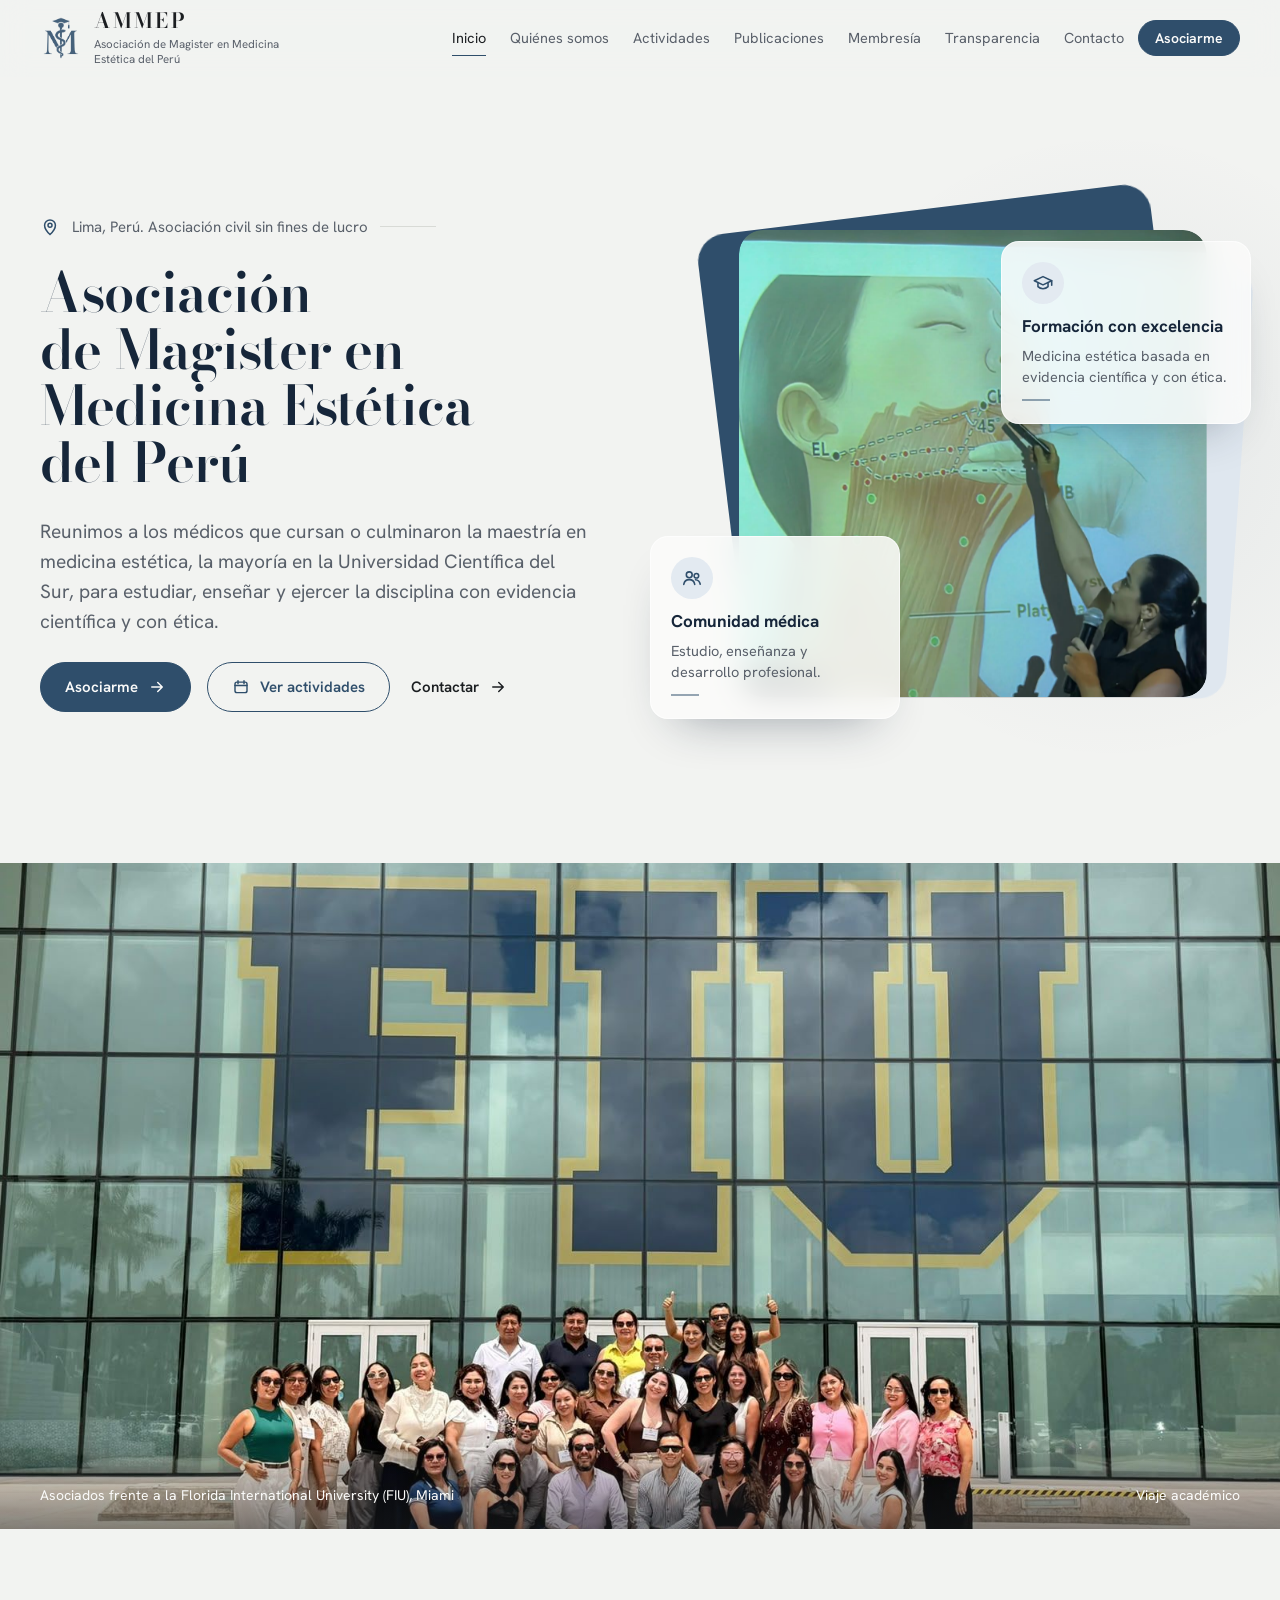
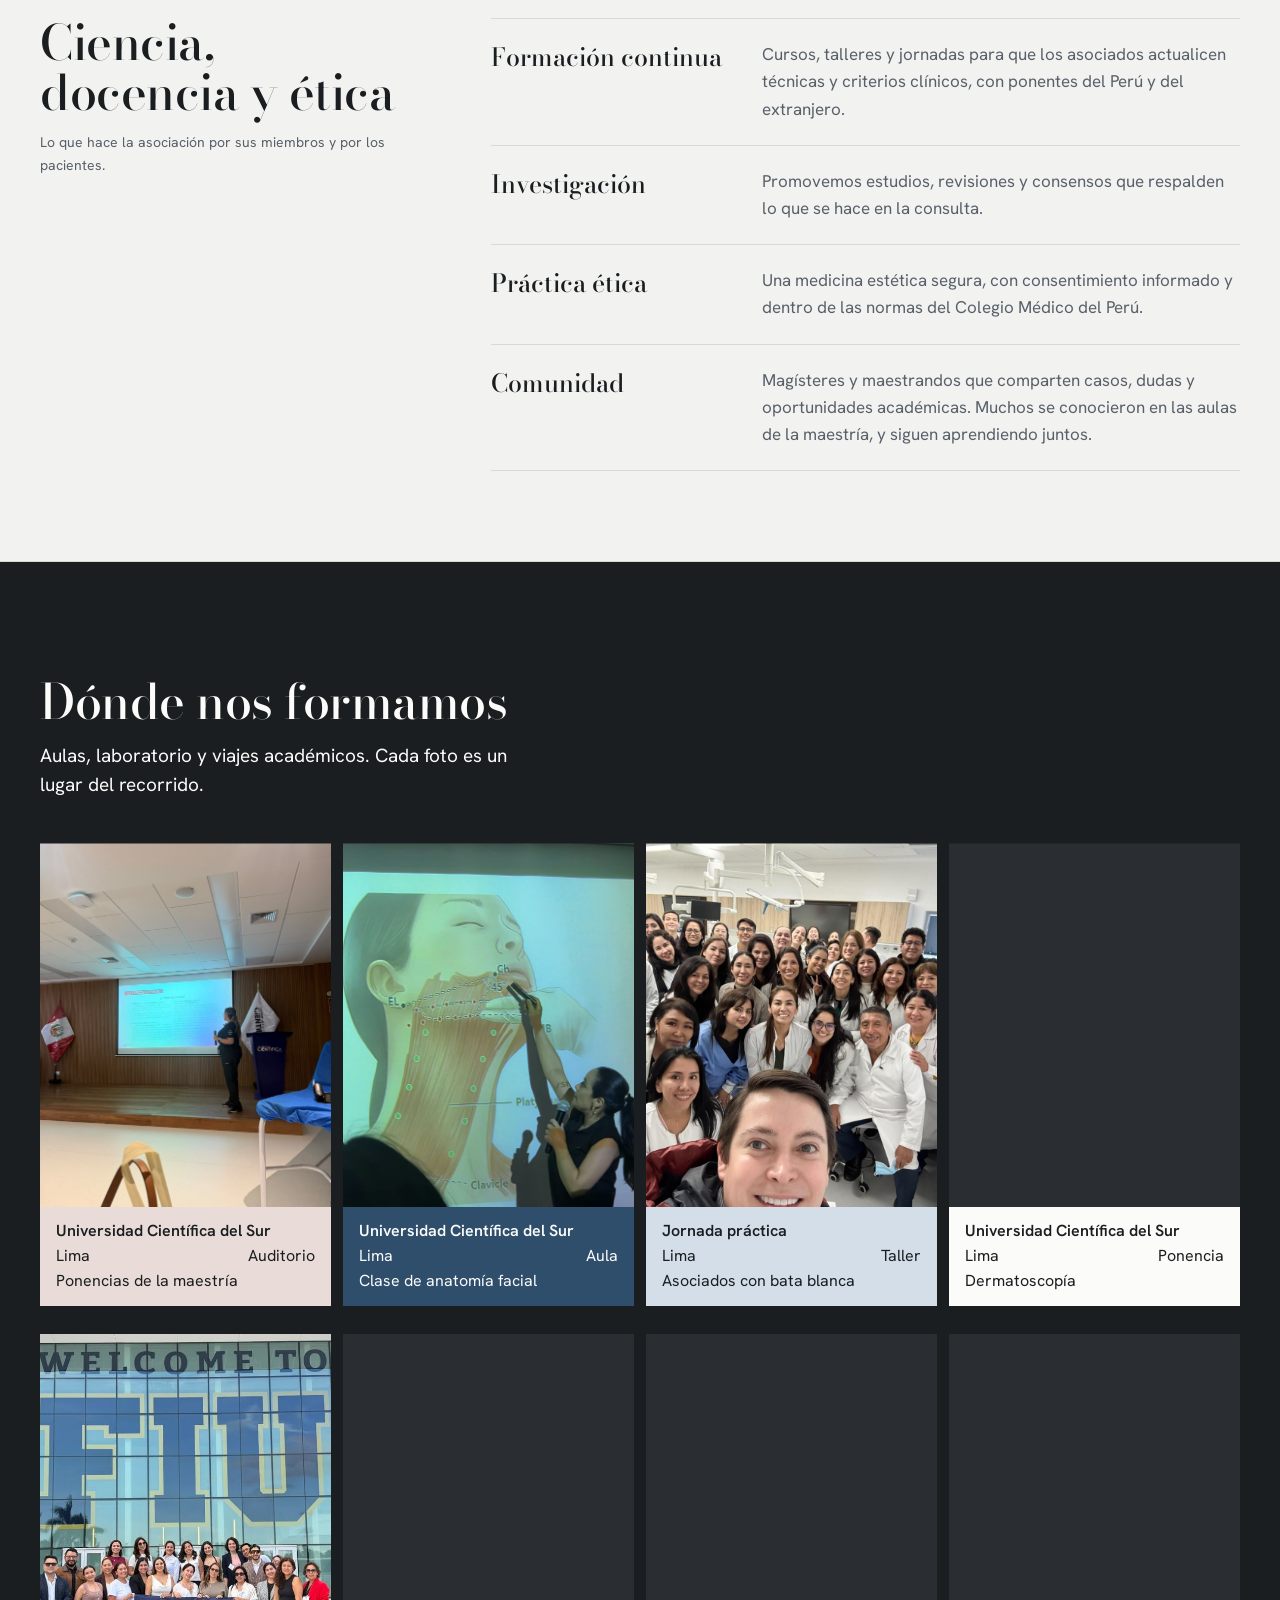
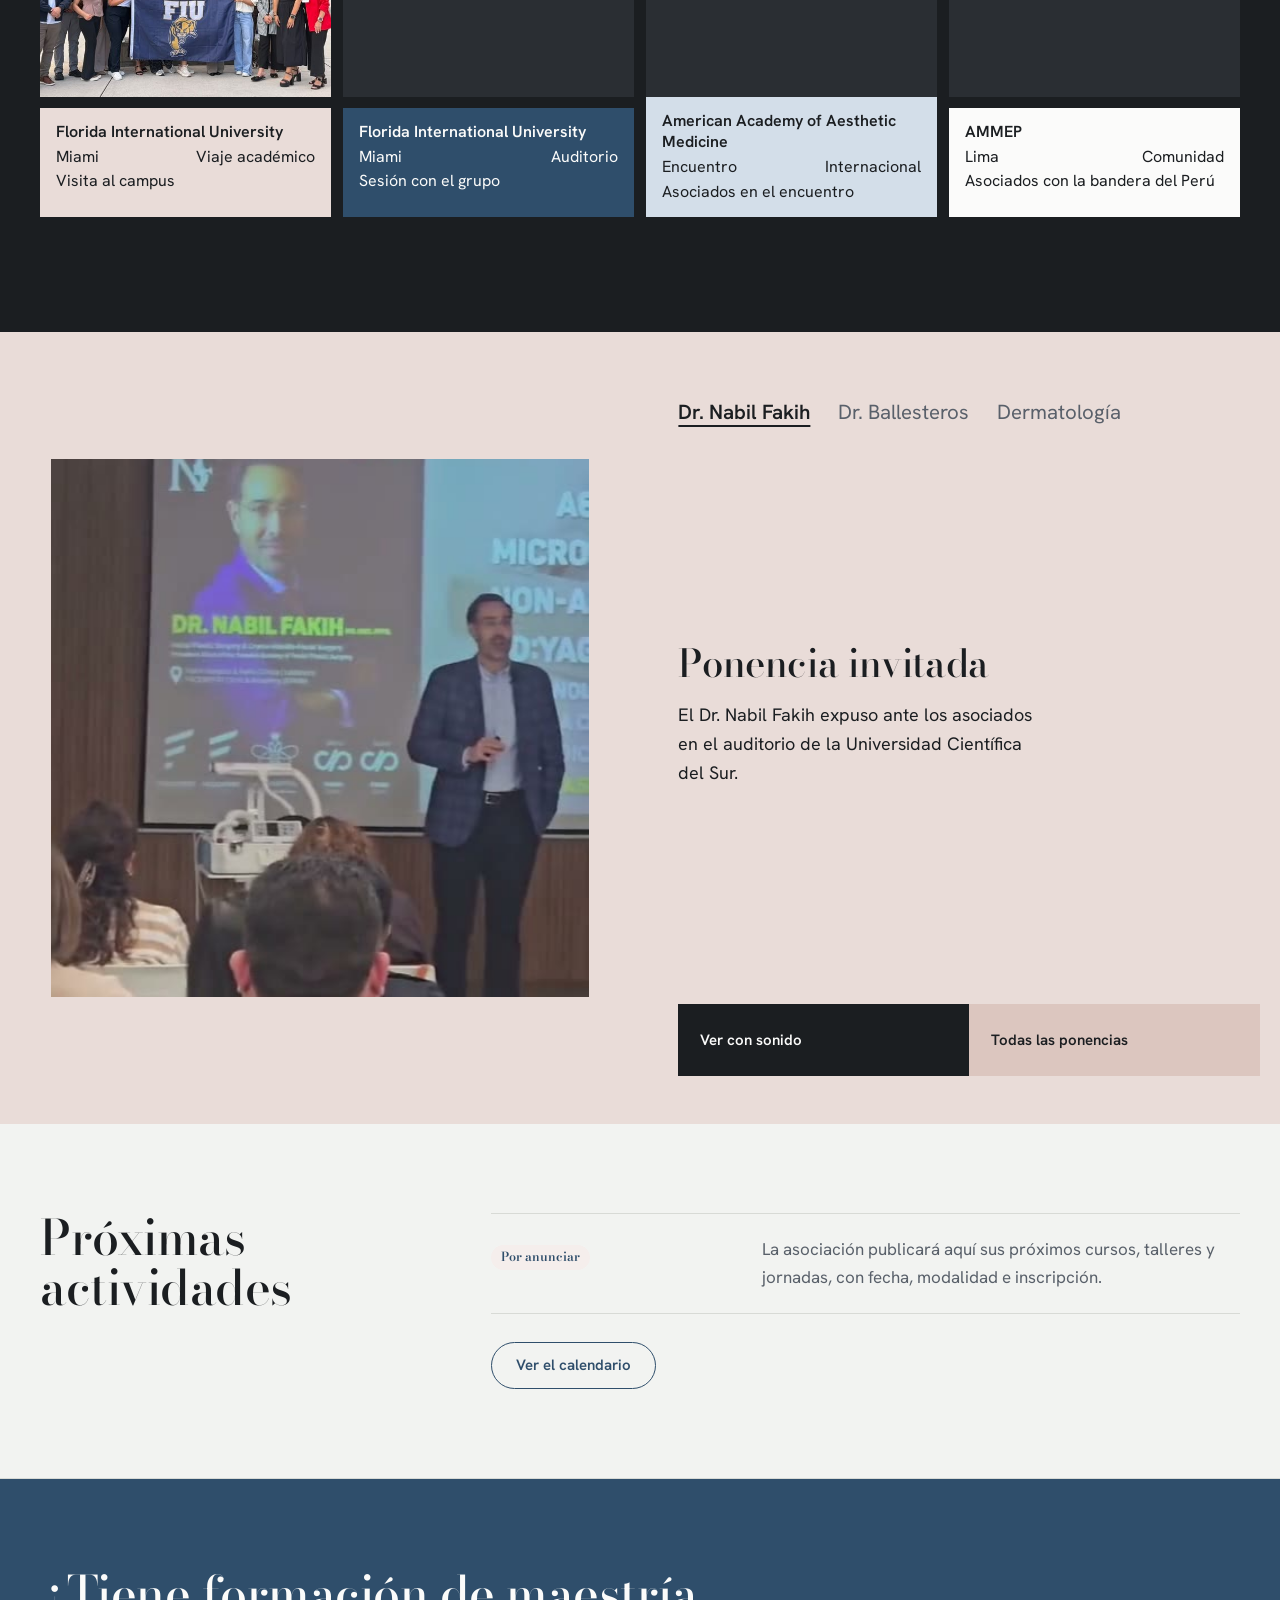
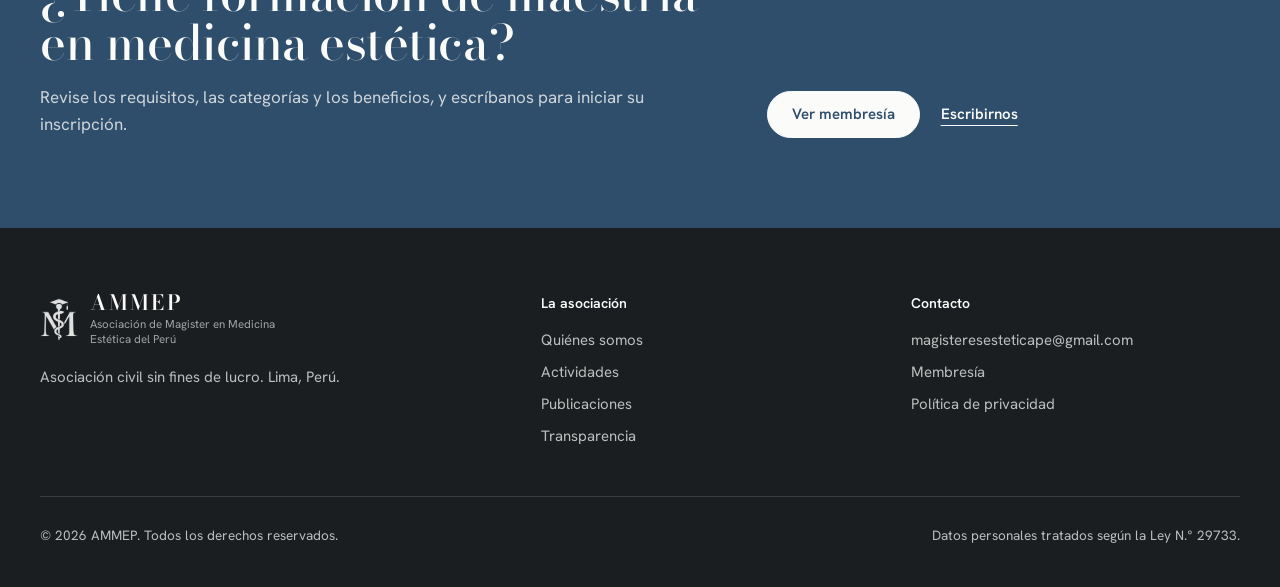
==== index.html @ 6d78eb1d "Vista previa de la web de AMMEP Co-Authored-By: Claude Opus 5.5 <noreply@anthropic.com>" ====
<!doctype html>
<html lang="es-PE">
<head>
<meta charset="utf-8">
<meta name="robots" content="noindex, nofollow">
<meta name="viewport" content="width=device-width, initial-scale=1, viewport-fit=cover">
<title>AMMEP | Asociación de Magister en Medicina Estética del Perú</title>
<meta name="description" content="AMMEP reúne a los médicos con formación de maestría en medicina estética del Perú: formación continua, investigación y práctica ética.">
<meta property="og:title" content="AMMEP | Asociación de Magister en Medicina Estética del Perú">
<meta property="og:description" content="AMMEP reúne a los médicos con formación de maestría en medicina estética del Perú: formación continua, investigación y práctica ética.">
<meta property="og:type" content="website">
<meta property="og:url" content="https://www.ammep.pe/">
<meta property="og:image" content="https://www.ammep.pe/assets/fotos/fiu-fachada.jpg">
<link rel="canonical" href="https://www.ammep.pe/">
<meta property="og:locale" content="es_PE">
<meta name="theme-color" content="#f2f3f1">
<link rel="icon" href="data:image/svg+xml,%3Csvg xmlns='http://www.w3.org/2000/svg' viewBox='0 0 64 64'%3E%3Crect width='64' height='64' rx='14' fill='%234f2f43'/%3E%3Ctext x='32' y='44' text-anchor='middle' font-family='Georgia,serif' font-size='34' fill='%23fbfbfa'%3EA%3C/text%3E%3C/svg%3E">
<link rel="preconnect" href="https://fonts.googleapis.com">
<link rel="preconnect" href="https://fonts.gstatic.com" crossorigin>
<link rel="stylesheet" href="https://fonts.googleapis.com/css2?family=Bodoni+Moda:ital,opsz,wght@0,6..96,400..700;1,6..96,400..600&family=Hanken+Grotesk:wght@400;500;600&display=swap">
<link rel="stylesheet" href="assets/estilos.css">
<script>document.documentElement.classList.add('js')</script>
</head>
<body>
<header class="cabecera">
  <div class="contenedor">
    <a class="marca" href="index.html" aria-label="AMMEP, ir al inicio">
      <img src="assets/logo.png" alt="" onerror="this.remove()">
      <span><span class="sigla">AMMEP</span><span class="nombre">Asociación de Magister en Medicina Estética del Perú</span></span>
    </a>
    <button class="boton-menu" type="button" aria-expanded="false" aria-controls="menu"><b>Menú</b><span aria-hidden="true"></span></button>
    <nav class="menu" id="menu" aria-label="Principal">
      <a href="index.html" aria-current="page">Inicio</a>
      <a href="quienes-somos.html">Quiénes somos</a>
      <a href="actividades.html">Actividades</a>
      <a href="publicaciones.html">Publicaciones</a>
      <a href="membresia.html">Membresía</a>
      <a href="transparencia.html">Transparencia</a>
      <a href="contacto.html">Contacto</a>
      <a class="boton lleno chico" href="membresia.html#inscripcion">Asociarme</a>
    </nav>
  </div>
</header>
<main>
<section class="portada portada-v3">
  <div class="contenedor">
    <div class="texto">
      <p class="ubicacion-v3" data-rise style="--i:0"><svg viewBox="0 0 24 24" aria-hidden="true"><path d="M12 21s-6.5-5.6-6.5-11a6.5 6.5 0 0 1 13 0C18.5 15.4 12 21 12 21z"/><circle cx="12" cy="10" r="2.4"/></svg><span>Lima, Perú. Asociación civil sin fines de lucro</span></p>
      <h1 class="titulo-v3">
        <span class="linea"><span data-line style="--i:0">Asociación</span></span>
        <span class="linea"><span data-line style="--i:1">de Magister en</span></span>
        <span class="linea"><span data-line style="--i:2">Medicina Estética</span></span>
        <span class="linea"><span data-line style="--i:3">del Perú</span></span>
      </h1>
      <p class="lead" data-rise style="--i:1">Reunimos a los médicos que cursan o culminaron la maestría en medicina estética, la mayoría en la Universidad Científica del Sur, para estudiar, enseñar y ejercer la disciplina con evidencia científica y con ética.</p>
      <div class="acciones" data-rise style="--i:2">
        <a class="boton lleno con-icono" href="membresia.html">Asociarme <svg viewBox="0 0 24 24" aria-hidden="true"><path d="M5 12h13M13 6l6 6-6 6"/></svg></a>
        <a class="boton borde con-icono" href="actividades.html"><svg viewBox="0 0 24 24" aria-hidden="true"><rect x="4" y="5.5" width="16" height="14" rx="2.5"/><path d="M8 3.5v4M16 3.5v4M4 10h16"/></svg> Ver actividades</a>
        <a class="boton texto con-icono" href="contacto.html">Contactar <svg viewBox="0 0 24 24" aria-hidden="true"><path d="M5 12h13M13 6l6 6-6 6"/></svg></a>
      </div>
    </div>
    <div class="escena-v3">
      <span class="aro" aria-hidden="true"></span>
      <span class="forma forma-marino" aria-hidden="true"></span>
      <span class="forma forma-clara" aria-hidden="true"></span>
      <figure class="foto-v3" data-pieza>
        <img src="assets/fotos/anatomia-facial.jpg" alt="Docente explicando la anatomía facial y los puntos de aplicación sobre una lámina proyectada" fetchpriority="high">
      </figure>
      <div class="tarjeta-v3 tarjeta-arriba" data-flota style="--i:0">
        <span class="icono"><svg viewBox="0 0 24 24" aria-hidden="true"><path d="M2.5 9.5 12 5l9.5 4.5L12 14z"/><path d="M6.5 11.6V16c1.4 1.4 3.4 2.2 5.5 2.2s4.1-.8 5.5-2.2v-4.4"/><path d="M21.5 9.5v5"/></svg></span>
        <b>Formación con excelencia</b>
        <span>Medicina estética basada en evidencia científica y con ética.</span>
      </div>
      <div class="tarjeta-v3 tarjeta-abajo" data-flota style="--i:1">
        <span class="icono"><svg viewBox="0 0 24 24" aria-hidden="true"><circle cx="9" cy="8.5" r="3.2"/><path d="M3 19c.6-3.2 3.1-5.2 6-5.2s5.4 2 6 5.2"/><circle cx="16.8" cy="9.5" r="2.5"/><path d="M15.8 14c2.6.2 4.6 2 5.2 4.8"/></svg></span>
        <b>Comunidad médica</b>
        <span>Estudio, enseñanza y desarrollo profesional.</span>
      </div>
    </div>
  </div>
</section>
<figure class="banda-foto">
  <img src="assets/fotos/fiu-fachada.jpg" alt="Asociados de AMMEP frente al edificio de la Florida International University" fetchpriority="high">
  <figcaption><div class="contenedor"><span>Asociados frente a la Florida International University (FIU), Miami</span><span>Viaje académico</span></div></figcaption>
</figure>
<section class="bloque" id="que-hacemos">
  <div class="contenedor">
    <div class="cabeza">
      <h2>Ciencia, docencia y ética</h2>
      <p class="chico">Lo que hace la asociación por sus miembros y por los pacientes.</p>
    </div>
    <div class="cuerpo">
      <ul class="filas">
        <li><h3>Formación continua</h3><p>Cursos, talleres y jornadas para que los asociados actualicen técnicas y criterios clínicos, con ponentes del Perú y del extranjero.</p></li>
        <li><h3>Investigación</h3><p>Promovemos estudios, revisiones y consensos que respalden lo que se hace en la consulta.</p></li>
        <li><h3>Práctica ética</h3><p>Una medicina estética segura, con consentimiento informado y dentro de las normas del Colegio Médico del Perú.</p></li>
        <li><h3>Comunidad</h3><p>Magísteres y maestrandos que comparten casos, dudas y oportunidades académicas. Muchos se conocieron en las aulas de la maestría, y siguen aprendiendo juntos.</p></li>
      </ul>
    </div>
  </div>
</section>
<section class="lugares" id="lugares">
  <div class="contenedor">
    <h2 data-entra>Dónde nos formamos</h2>
    <p class="intro-lugares" data-entra style="--i:1">Aulas, laboratorio y viajes académicos. Cada foto es un lugar del recorrido.</p>
    <div class="fichas">
      <figure class="ficha-foto" data-entra style="--i:0"><div class="imagen"><img src="assets/fotos/ponencia-cientifica.jpg" alt="Ponencias de la maestría" loading="lazy" decoding="async" style="object-position:center"></div><figcaption><b>Universidad Científica del Sur</b><span class="fila"><span>Lima</span><span>Auditorio</span></span><span>Ponencias de la maestría</span></figcaption></figure>
      <figure class="ficha-foto" data-entra style="--i:1"><div class="imagen"><img src="assets/fotos/anatomia-facial.jpg" alt="Clase de anatomía facial" loading="lazy" decoding="async" style="object-position:center 30%"></div><figcaption><b>Universidad Científica del Sur</b><span class="fila"><span>Lima</span><span>Aula</span></span><span>Clase de anatomía facial</span></figcaption></figure>
      <figure class="ficha-foto" data-entra style="--i:2"><div class="imagen"><img src="assets/fotos/grupo-batas.jpg" alt="Asociados con bata blanca" loading="lazy" decoding="async" style="object-position:center"></div><figcaption><b>Jornada práctica</b><span class="fila"><span>Lima</span><span>Taller</span></span><span>Asociados con bata blanca</span></figcaption></figure>
      <figure class="ficha-foto" data-entra style="--i:3"><div class="imagen"><img src="assets/fotos/dermatologa-1.jpg" alt="Dermatoscopía" loading="lazy" decoding="async" style="object-position:center 40%"></div><figcaption><b>Universidad Científica del Sur</b><span class="fila"><span>Lima</span><span>Ponencia</span></span><span>Dermatoscopía</span></figcaption></figure>
      <figure class="ficha-foto" data-entra style="--i:4"><div class="imagen"><img src="assets/fotos/fiu-grupo.jpg" alt="Visita al campus" loading="lazy" decoding="async" style="object-position:center"></div><figcaption><b>Florida International University</b><span class="fila"><span>Miami</span><span>Viaje académico</span></span><span>Visita al campus</span></figcaption></figure>
      <figure class="ficha-foto" data-entra style="--i:5"><div class="imagen"><img src="assets/fotos/fiu-auditorio.jpg" alt="Sesión con el grupo" loading="lazy" decoding="async" style="object-position:center 70%"></div><figcaption><b>Florida International University</b><span class="fila"><span>Miami</span><span>Auditorio</span></span><span>Sesión con el grupo</span></figcaption></figure>
      <figure class="ficha-foto" data-entra style="--i:6"><div class="imagen"><img src="assets/fotos/encuentro-aaam.jpg" alt="Asociados en el encuentro" loading="lazy" decoding="async" style="object-position:center"></div><figcaption><b>American Academy of Aesthetic Medicine</b><span class="fila"><span>Encuentro</span><span>Internacional</span></span><span>Asociados en el encuentro</span></figcaption></figure>
      <figure class="ficha-foto" data-entra style="--i:7"><div class="imagen"><img src="assets/fotos/grupo-bandera.jpg" alt="Asociados con la bandera del Perú" loading="lazy" decoding="async" style="object-position:center 60%"></div><figcaption><b>AMMEP</b><span class="fila"><span>Lima</span><span>Comunidad</span></span><span>Asociados con la bandera del Perú</span></figcaption></figure>
    </div>
  </div>
</section>
<section class="placa-campo" id="docentes">
  <div class="lado-placa">
    <div class="placa" data-entra>
      <video class="activo" data-docente="fakih" muted loop playsinline preload="metadata" poster="assets/videos/dr-fakih-ponencia.jpg"><source src="assets/videos/dr-fakih-ponencia.mp4" type="video/mp4"></video>
      <video data-docente="ballesteros" muted loop playsinline preload="none" poster="assets/videos/dr-ballesteros-procedimiento.jpg"><source src="assets/videos/dr-ballesteros-procedimiento.mp4" type="video/mp4"></video>
      <img data-docente="dermatologia" src="assets/fotos/dermatologa-2.jpg" alt="Ponente de dermatología frente a láminas de dermatoscopía" loading="lazy">
    </div>
  </div>
  <div class="lado-texto">
    <div class="pestanas" role="tablist" aria-label="Docentes" data-entra>
      <button type="button" role="tab" aria-selected="true" data-tab="fakih">Dr. Nabil Fakih</button>
      <button type="button" role="tab" aria-selected="false" data-tab="ballesteros">Dr. Ballesteros</button>
      <button type="button" role="tab" aria-selected="false" data-tab="dermatologia">Dermatología</button>
    </div>
    <div data-entra style="--i:1">
      <div class="ficha-docente" data-ficha="fakih"><h2>Ponencia invitada</h2><p>El Dr. Nabil Fakih expuso ante los asociados en el auditorio de la Universidad Científica del Sur.</p></div>
      <div class="ficha-docente" data-ficha="ballesteros"><h2>Demostración práctica</h2><p>El Dr. Ballesteros muestra la técnica paso a paso frente al grupo. El rostro del paciente aparece desenfocado.</p></div>
      <div class="ficha-docente" data-ficha="dermatologia"><h2>Dermatoscopía</h2><p>Ponencia sobre criterios para lesiones melanocíticas, con láminas de dermatoscopía.</p></div>
    </div>
    <div class="celdas" data-entra style="--i:2">
      <button type="button" id="ver-sonido">Ver con sonido</button>
      <a href="actividades.html#videos">Todas las ponencias</a>
    </div>
  </div>
</section>
<section class="bloque" id="proximas">
  <div class="contenedor">
    <div class="cabeza">
      <h2>Próximas actividades</h2>
    </div>
    <div class="cuerpo">
      <ul class="filas">
        <li><h3><span class="estado">Por anunciar</span></h3><p>La asociación publicará aquí sus próximos cursos, talleres y jornadas, con fecha, modalidad e inscripción.</p></li>
      </ul>
      <div class="acciones"><a class="boton borde" href="actividades.html">Ver el calendario</a></div>
    </div>
  </div>
</section>
<section class="llamado">
  <div class="contenedor">
    <div style="display:grid;gap:16px">
      <h2>¿Tiene formación de maestría en medicina estética?</h2>
      <p>Revise los requisitos, las categorías y los beneficios, y escríbanos para iniciar su inscripción.</p>
    </div>
    <div class="acciones">
      <a class="boton lleno" href="membresia.html">Ver membresía</a>
      <a class="boton texto" href="contacto.html">Escribirnos</a>
    </div>
  </div>
</section>
</main>
<footer class="pie">
  <div class="contenedor">
    <div style="display:grid;gap:18px;align-content:start">
      <a class="marca" href="index.html"><img src="assets/logo-blanco.png" alt="" onerror="this.remove()"><span><span class="sigla">AMMEP</span><span class="nombre">Asociación de Magister en Medicina Estética del Perú</span></span></a>
      <p>Asociación civil sin fines de lucro. Lima, Perú.</p>
    </div>
    <div>
      <h4>La asociación</h4>
      <ul>
        <li><a href="quienes-somos.html">Quiénes somos</a></li>
        <li><a href="actividades.html">Actividades</a></li>
        <li><a href="publicaciones.html">Publicaciones</a></li>
        <li><a href="transparencia.html">Transparencia</a></li>
      </ul>
    </div>
    <div>
      <h4>Contacto</h4>
      <ul>
        <li><a href="mailto:magisteresesteticape@gmail.com">magisteresesteticape@gmail.com</a></li>
        <li><a href="membresia.html">Membresía</a></li>
        <li><a href="contacto.html#privacidad">Política de privacidad</a></li>
      </ul>
    </div>
    <div class="legal"><span>© <span data-anio>2026</span> AMMEP. Todos los derechos reservados.</span><span>Datos personales tratados según la Ley N.° 29733.</span></div>
  </div>
</footer>
<script src="assets/sitio.js"></script>
</body>
</html>
---- assets/estilos.css ----
/* AMMEP: sociedad científica con aire de laboratorio fino.
   Porcelana fría, azul marino del logo, Bodoni para los títulos y láminas de anatomía en línea fina. */
:root {
  --porcelana: #f2f3f1;
  --hueso: #fbfbfa;
  --grafito: #1b1e21;
  --pizarra: #59606a;
  --linea: #d8dad6;
  --marino: #2f4e6b;
  --marino-2: #5a7896;
  --rubor: #e9dcd8;
  --rubor-claro: #f5eeec;
  --display: "Bodoni Moda", "Bodoni 72", Didot, Georgia, serif;
  --texto: "Hanken Grotesk", "Segoe UI", system-ui, sans-serif;
  --ease: cubic-bezier(.23, 1, .32, 1);
  --ancho: 1240px;
  --gutter: max(20px, env(safe-area-inset-left, 0px));
  color-scheme: light;
}

*, *::before, *::after { box-sizing: border-box; }
html { -webkit-text-size-adjust: 100%; scroll-behavior: smooth; scroll-padding-top: 96px; }
@media (prefers-reduced-motion: reduce) { html { scroll-behavior: auto; } }
body { margin: 0; background: var(--porcelana); color: var(--grafito); font: 400 17px/1.6 var(--texto); -webkit-font-smoothing: antialiased; text-rendering: optimizeLegibility; }
img { max-width: 100%; display: block; }
a { color: inherit; text-decoration-thickness: 1px; text-underline-offset: 4px; }
a:hover { color: var(--marino); }
:focus-visible { outline: 2px solid var(--marino); outline-offset: 3px; border-radius: 2px; }
::selection { background: var(--rubor); color: var(--grafito); }

h1, h2, h3, h4 { margin: 0; font-weight: 500; text-wrap: balance; }
h1, h2 { font-family: var(--display); font-optical-sizing: auto; letter-spacing: -.01em; line-height: 1.02; }
h1 { font-size: clamp(40px, 5.6vw, 84px); }
h2 { font-size: clamp(32px, 3.8vw, 54px); }
h3 { font-family: var(--texto); font-size: 20px; font-weight: 600; line-height: 1.3; }
p { margin: 0; max-width: 64ch; }
.lead { font-size: clamp(18px, 1.5vw, 21px); line-height: 1.55; color: var(--pizarra); }
.chico { font-size: 14px; color: var(--pizarra); }

.contenedor { width: 100%; max-width: var(--ancho); margin-inline: auto; padding-left: var(--gutter); padding-right: max(20px, env(safe-area-inset-right, 0px)); }


/* ---------- Encabezado ---------- */
.cabecera { position: sticky; top: env(safe-area-inset-top, 0px); z-index: 30; background: color-mix(in srgb, var(--porcelana) 86%, transparent); backdrop-filter: saturate(1.2) blur(14px); -webkit-backdrop-filter: saturate(1.2) blur(14px); border-bottom: 1px solid transparent; transition: border-color .3s var(--ease); }
.cabecera.con-scroll { border-bottom-color: var(--linea); }
.cabecera .contenedor { display: flex; align-items: center; justify-content: space-between; gap: 24px; min-height: 76px; }
.marca { display: flex; align-items: center; gap: 12px; text-decoration: none; color: var(--grafito); }
.marca img { width: 42px; height: 42px; object-fit: contain; }
.marca .sigla { font: 600 21px/1 var(--display); letter-spacing: .14em; }
.marca .nombre { display: block; font-size: 11.5px; line-height: 1.3; color: var(--pizarra); max-width: 210px; }
.marca:hover { color: var(--grafito); }
.menu { display: flex; align-items: center; gap: 4px; }
.menu a { text-decoration: none; font-size: 14.5px; color: var(--pizarra); padding: 8px 10px; position: relative; transition: color .2s var(--ease); }
.menu a::after { content: ""; position: absolute; left: 10px; right: 10px; bottom: 2px; height: 1px; background: var(--marino); transform: scaleX(0); transform-origin: left; transition: transform .35s var(--ease); }
@media (hover: hover) and (pointer: fine) { .menu a:hover { color: var(--grafito); } .menu a:hover::after { transform: scaleX(1); } }
.menu a[aria-current="page"] { color: var(--grafito); }
.menu a[aria-current="page"]::after { transform: scaleX(1); }
.boton-menu { display: none; }

/* ---------- Botones ---------- */
.boton { display: inline-flex; align-items: center; gap: 10px; font: 600 15px/1 var(--texto); text-decoration: none; border-radius: 99px; padding: 15px 24px; border: 1px solid var(--marino); transition: background .25s var(--ease), color .25s var(--ease), transform .16s var(--ease); cursor: pointer; }
.boton:active { transform: scale(.97); }
.boton.lleno { background: var(--marino); color: var(--hueso); }
.boton.lleno:hover { background: var(--grafito); border-color: var(--grafito); color: var(--hueso); }
.boton.borde { background: transparent; color: var(--marino); }
.boton.borde:hover { background: var(--marino); color: var(--hueso); }
.boton.texto { border-color: transparent; padding-inline: 4px; color: var(--grafito); text-decoration: underline; text-underline-offset: 6px; }
.boton.chico { padding: 10px 16px; font-size: 14px; }
.acciones { display: flex; flex-wrap: wrap; align-items: center; gap: 12px 16px; }

/* ---------- Portada de inicio ---------- */
.portada { padding-block: clamp(40px, 7vw, 96px) clamp(56px, 8vw, 120px); }
.portada .contenedor { display: grid; grid-template-columns: minmax(0, 1.15fr) minmax(0, .85fr); gap: clamp(32px, 5vw, 80px); align-items: center; }
.portada .texto { display: grid; gap: 28px; }
.portada .ubicacion { font-size: 14px; color: var(--pizarra); display: flex; align-items: center; gap: 12px; }
.portada .ubicacion::before { content: ""; width: 34px; height: 1px; background: var(--marino); }
.lamina { position: relative; aspect-ratio: 4 / 5; max-width: 100%; background: var(--rubor-claro); border-radius: 2px; overflow: hidden; }
.lamina svg { position: absolute; inset: 0; width: 100%; height: 100%; }
.lamina .trazo { fill: none; stroke: var(--marino); stroke-width: 1; vector-effect: non-scaling-stroke; }
.lamina .guia { fill: none; stroke: var(--marino-2); stroke-width: .75; stroke-dasharray: 3 5; vector-effect: non-scaling-stroke; opacity: .7; }
.lamina .punto { fill: var(--marino); }
.lamina text { font: 500 11px var(--texto); fill: var(--pizarra); letter-spacing: .02em; }
.lamina text.cifra { font-variant-numeric: tabular-nums; fill: var(--marino); }
.lamina .lamina-pie { position: absolute; left: 20px; right: 20px; bottom: 16px; display: flex; justify-content: space-between; font-size: 12px; color: var(--pizarra); }
@media (prefers-reduced-motion: no-preference) {
  .lamina .dibuja { stroke-dasharray: 1200; stroke-dashoffset: 1200; animation: dibuja 2.4s var(--ease) .2s forwards; }
  .lamina .aparece { opacity: 0; animation: aparece .8s var(--ease) forwards; }
  @keyframes dibuja { to { stroke-dashoffset: 0; } }
  @keyframes aparece { to { opacity: 1; } }
}

/* ---------- Encabezado de páginas internas ---------- */
.titulo-pagina { padding-block: clamp(48px, 7vw, 104px) clamp(36px, 5vw, 64px); border-bottom: 1px solid var(--linea); }
.titulo-pagina .contenedor { display: grid; grid-template-columns: minmax(0, 1fr) minmax(0, .55fr); gap: 32px 64px; align-items: end; }
.titulo-pagina .ruta { grid-column: 1 / -1; font-size: 13.5px; color: var(--pizarra); }
.titulo-pagina .ruta a { text-decoration: none; }
.titulo-pagina h1 { font-size: clamp(42px, 5.6vw, 84px); }
.indice { list-style: none; margin: 0; padding: 0; display: grid; gap: 2px; font-size: 15px; align-self: end; }
.indice a { display: flex; justify-content: space-between; gap: 16px; text-decoration: none; padding: 9px 0; border-bottom: 1px solid var(--linea); color: var(--pizarra); }
.indice a span:last-child { font-variant-numeric: tabular-nums; color: var(--marino-2); }
.indice a:hover { color: var(--grafito); }

/* ---------- Bloques de contenido: título a la izquierda, texto a la derecha ---------- */
.bloque { padding-block: clamp(56px, 7vw, 104px); border-bottom: 1px solid var(--linea); }
.bloque:last-of-type { border-bottom: 0; }
.bloque .contenedor { display: grid; grid-template-columns: minmax(0, 4fr) minmax(0, 8fr); gap: 28px clamp(32px, 6vw, 96px); }
.bloque .cabeza { display: grid; gap: 14px; align-content: start; }
@media (min-width: 900px) { .bloque .cabeza { position: sticky; top: 112px; align-self: start; } }
.bloque .cuerpo { display: grid; gap: 28px; min-width: 0; }
.bloque .cuerpo > p { font-size: 18px; }
.bloque.tinte { background: var(--hueso); }

/* Lista editorial con filete */
.filas { list-style: none; margin: 0; padding: 0; display: grid; }
.filas > li { display: grid; grid-template-columns: minmax(0, 1fr) minmax(0, 2fr); gap: 8px 32px; padding: 22px 0; border-top: 1px solid var(--linea); }
.filas > li:last-child { border-bottom: 1px solid var(--linea); }
.filas h3 { font-family: var(--display); font-size: 25px; font-weight: 500; }
.filas p { color: var(--pizarra); }

/* Misión y visión: dos citas grandes */
.declaraciones { display: grid; grid-template-columns: minmax(0, 1fr) minmax(0, 1fr); gap: 24px; }
.declaraciones div { background: var(--hueso); border: 1px solid var(--linea); padding: clamp(24px, 3vw, 40px); display: grid; gap: 14px; align-content: start; }
.declaraciones h3 { font: 600 13px var(--texto); letter-spacing: .08em; text-transform: uppercase; color: var(--marino); }
.declaraciones p { font: 400 clamp(21px, 2vw, 26px)/1.35 var(--display); color: var(--grafito); }

/* Personas de la junta */
.junta { display: grid; grid-template-columns: repeat(auto-fill, minmax(210px, 1fr)); gap: 0; border-top: 1px solid var(--linea); border-left: 1px solid var(--linea); }
.junta div { padding: 22px 20px 24px; border-right: 1px solid var(--linea); border-bottom: 1px solid var(--linea); display: grid; gap: 6px; background: var(--hueso); }
.junta .cargo { font-size: 13.5px; color: var(--marino); font-weight: 600; }
.junta .persona { font: 500 22px/1.2 var(--display); }

/* Ficha de datos */
.ficha { margin: 0; display: grid; grid-template-columns: minmax(150px, max-content) minmax(0, 1fr); border-top: 1px solid var(--linea); }
.ficha dt, .ficha dd { padding: 14px 0; border-bottom: 1px solid var(--linea); margin: 0; }
.ficha dt { color: var(--pizarra); font-size: 15px; padding-right: 32px; }
.ficha dd { font-weight: 500; }

/* Tabla de calendario */
.tabla { overflow-x: auto; border: 1px solid var(--linea); background: var(--hueso); }
.tabla table { width: 100%; border-collapse: collapse; font-size: 15px; min-width: 720px; font-variant-numeric: tabular-nums; }
.tabla th { text-align: left; font-weight: 600; font-size: 13px; color: var(--pizarra); padding: 14px 16px; border-bottom: 1px solid var(--linea); background: var(--porcelana); }
.tabla td { padding: 16px; border-bottom: 1px solid var(--linea); vertical-align: top; }
.tabla tr:last-child td { border-bottom: 0; }
.estado { display: inline-block; font-size: 12.5px; font-weight: 600; padding: 4px 10px; border-radius: 99px; background: var(--rubor-claro); color: var(--marino); white-space: nowrap; }

/* Fotos: espacios reservados hasta que lleguen los archivos */
.foto { position: relative; margin: 0; background: var(--rubor-claro); overflow: hidden; border: 1px solid var(--linea); }
.foto::before { content: ""; position: absolute; inset: 0; background: repeating-linear-gradient(135deg, transparent 0 11px, rgba(47, 78, 107, .06) 11px 12px); }
.foto img { width: 100%; height: 100%; object-fit: cover; position: relative; }
.foto figcaption { position: absolute; left: 14px; bottom: 12px; right: 14px; font-size: 13px; color: var(--pizarra); display: grid; gap: 2px; }
.foto figcaption b { color: var(--grafito); font-weight: 600; }
.foto figcaption code { font-size: 11.5px; color: var(--marino-2); }
.foto img + figcaption { color: var(--hueso); text-shadow: 0 1px 8px rgba(0,0,0,.4); }
.foto img + figcaption b { color: var(--hueso); }
.foto img + figcaption code { display: none; }
.galeria { display: grid; grid-template-columns: repeat(12, minmax(0, 1fr)); gap: 16px; }
.galeria .foto:nth-child(1) { grid-column: span 7; aspect-ratio: 4 / 3; }
.galeria .foto:nth-child(2) { grid-column: span 5; aspect-ratio: 4 / 5; }
.galeria .foto:nth-child(3) { grid-column: span 5; aspect-ratio: 4 / 5; }
.galeria .foto:nth-child(4) { grid-column: span 7; aspect-ratio: 4 / 3; }

/* Pasos de inscripción */
.pasos { list-style: none; margin: 0; padding: 0; counter-reset: paso; display: grid; gap: 0; }
.pasos li { counter-increment: paso; display: grid; grid-template-columns: 64px minmax(0, 1fr); gap: 4px 20px; padding: 22px 0; border-top: 1px solid var(--linea); }
.pasos li::before { content: counter(paso, decimal-leading-zero); grid-row: span 2; font: 400 34px/1 var(--display); color: var(--marino-2); font-variant-numeric: tabular-nums; }
.pasos li p { color: var(--pizarra); }

/* Categorías de membresía */
.categorias { display: grid; grid-template-columns: repeat(3, minmax(0, 1fr)); gap: 0; border: 1px solid var(--linea); background: var(--hueso); }
.categorias > div { padding: 28px 24px; display: grid; gap: 12px; align-content: start; border-right: 1px solid var(--linea); }
.categorias > div:last-child { border-right: 0; }
.categorias h3 { font-family: var(--display); font-size: 26px; font-weight: 500; }
.categorias p { color: var(--pizarra); font-size: 16px; }
.categorias .cuota { margin-top: 8px; padding-top: 14px; border-top: 1px solid var(--linea); font-size: 14px; color: var(--pizarra); }

/* Documentos */
.documentos { list-style: none; margin: 0; padding: 0; display: grid; }
.documentos li { display: flex; justify-content: space-between; align-items: center; gap: 16px; padding: 18px 0; border-top: 1px solid var(--linea); flex-wrap: wrap; }
.documentos li:last-child { border-bottom: 1px solid var(--linea); }
.documentos .nombre-doc { display: grid; gap: 2px; }
.documentos .nombre-doc span { font-size: 14px; color: var(--pizarra); }

/* Recursos externos */
.recursos { list-style: none; margin: 0; padding: 0; display: grid; grid-template-columns: repeat(2, minmax(0, 1fr)); gap: 0 32px; }
.recursos li { padding: 18px 0; border-top: 1px solid var(--linea); display: grid; gap: 4px; }
.recursos a { font-weight: 600; text-decoration: none; display: inline-flex; gap: 8px; align-items: baseline; }
.recursos a::after { content: "↗"; font-size: 13px; color: var(--marino-2); }
.recursos span { font-size: 15px; color: var(--pizarra); }

/* Contacto */
.correo-grande { font: 400 clamp(24px, 3.4vw, 44px)/1.15 var(--display); word-break: break-word; text-decoration: none; }
.formulario { display: grid; gap: 18px; background: var(--hueso); border: 1px solid var(--linea); padding: clamp(22px, 3vw, 36px); }
.formulario .doble { display: grid; grid-template-columns: minmax(0, 1fr) minmax(0, 1fr); gap: 18px; }
.campo { display: grid; gap: 8px; }
.campo label { font-size: 14px; font-weight: 600; }
.campo input, .campo select, .campo textarea { font: 400 16px var(--texto); color: var(--grafito); background: var(--porcelana); border: 1px solid var(--linea); border-radius: 2px; padding: 13px 14px; width: 100%; transition: border-color .2s var(--ease), background .2s var(--ease); }
.campo textarea { min-height: 140px; resize: vertical; }
.campo input:focus, .campo select:focus, .campo textarea:focus { outline: none; border-color: var(--marino); background: var(--hueso); }
.consentimiento { display: flex; gap: 12px; align-items: flex-start; font-size: 14px; color: var(--pizarra); }
.consentimiento input { width: 18px; height: 18px; margin-top: 3px; accent-color: var(--marino); flex: none; }
.mensaje-form { font-size: 14.5px; color: var(--marino); min-height: 1.4em; }
.texto-legal { display: grid; gap: 16px; }
.texto-legal h3 { font-size: 17px; }
.texto-legal p, .texto-legal li { color: var(--pizarra); font-size: 16px; }
.texto-legal ul { margin: 0; padding-left: 20px; display: grid; gap: 6px; }

/* Llamado a asociarse */
.llamado { background: var(--marino); color: var(--hueso); padding-block: clamp(56px, 7vw, 96px); }
.llamado .contenedor { display: grid; grid-template-columns: minmax(0, 1.4fr) minmax(0, 1fr); gap: 28px 64px; align-items: end; }
.llamado h2 { color: var(--hueso); }
.llamado p { color: rgba(251, 251, 250, .78); }
.llamado .boton.lleno { background: var(--hueso); color: var(--marino); border-color: var(--hueso); }
.llamado .boton.lleno:hover { background: var(--rubor); border-color: var(--rubor); color: var(--grafito); }
.llamado .boton.texto { color: var(--hueso); }

/* ---------- Pie ---------- */
.pie { background: var(--grafito); color: rgba(251, 251, 250, .72); padding-block: 64px 40px; font-size: 15px; }
.pie .contenedor { display: grid; grid-template-columns: minmax(0, 1.4fr) repeat(2, minmax(0, 1fr)); gap: 40px; }
.pie .marca { color: var(--hueso); }
.pie .marca .nombre { color: rgba(251, 251, 250, .6); }
.pie h4 { color: var(--hueso); font-size: 14px; font-weight: 600; margin-bottom: 14px; }
.pie ul { list-style: none; margin: 0; padding: 0; display: grid; gap: 8px; }
.pie a { text-decoration: none; }
.pie a:hover { color: var(--hueso); }
.pie .legal { grid-column: 1 / -1; padding-top: 28px; margin-top: 8px; border-top: 1px solid rgba(251, 251, 250, .14); display: flex; flex-wrap: wrap; justify-content: space-between; gap: 12px; font-size: 13.5px; }

/* Copiar correo */
.copiar { font: 600 13.5px var(--texto); background: none; border: 1px solid var(--linea); border-radius: 99px; padding: 8px 14px; cursor: pointer; color: var(--grafito); transition: transform .16s var(--ease), border-color .2s; }
.copiar:active { transform: scale(.97); }
.copiar:hover { border-color: var(--marino); }

/* ---------- Pantallas medianas y celular ---------- */
@media (max-width: 1080px) {
  .menu a { padding-inline: 7px; font-size: 14px; }
  .marca .nombre { display: none; }
}
@media (max-width: 960px) {
  .boton-menu { display: inline-flex; align-items: center; gap: 10px; font: 600 15px var(--texto); background: none; border: 1px solid var(--linea); border-radius: 99px; padding: 10px 16px; color: var(--grafito); cursor: pointer; }
  .boton-menu span { width: 16px; height: 9px; position: relative; }
  .boton-menu span::before, .boton-menu span::after { content: ""; position: absolute; left: 0; right: 0; height: 1.5px; background: currentColor; transition: transform .3s var(--ease), top .3s var(--ease); }
  .boton-menu span::before { top: 0; }
  .boton-menu span::after { top: 7.5px; }
  .abierto .boton-menu span::before { top: 3.75px; transform: rotate(45deg); }
  .abierto .boton-menu span::after { top: 3.75px; transform: rotate(-45deg); }
  .menu { position: fixed; inset: 76px 0 0 0; background: var(--porcelana); flex-direction: column; align-items: stretch; gap: 0; padding: 12px var(--gutter) 40px; overflow-y: auto; opacity: 0; transform: translateY(-8px); pointer-events: none; transition: opacity .3s var(--ease), transform .35s var(--ease); }
  .abierto .menu { opacity: 1; transform: none; pointer-events: auto; }
  .menu a { font: 400 30px/1.2 var(--display); color: var(--grafito); padding: 14px 0; border-bottom: 1px solid var(--linea); }
  .menu a::after { display: none; }
  .menu a[aria-current="page"] { color: var(--marino); }
  .menu .boton { margin-top: 24px; justify-content: center; font: 600 16px var(--texto); padding: 16px; border-bottom: 1px solid var(--marino); }
  .portada .contenedor, .titulo-pagina .contenedor, .bloque .contenedor, .llamado .contenedor { grid-template-columns: minmax(0, 1fr); }
  .lamina { max-width: 520px; }
  .pie .contenedor { grid-template-columns: minmax(0, 1fr) minmax(0, 1fr); }
  .pie .contenedor > div:first-child { grid-column: 1 / -1; }
}
@media (max-width: 680px) {
  body { font-size: 16px; }
  .filas > li { grid-template-columns: minmax(0, 1fr); }
  .declaraciones, .categorias, .recursos, .formulario .doble { grid-template-columns: minmax(0, 1fr); }
  .categorias > div { border-right: 0; border-bottom: 1px solid var(--linea); }
  .categorias > div:last-child { border-bottom: 0; }
  .ficha { grid-template-columns: minmax(0, 1fr); }
  .ficha dt { padding-bottom: 0; border-bottom: 0; font-size: 14px; }
  .ficha dd { padding-top: 4px; }
  .galeria { grid-template-columns: minmax(0, 1fr); }
  .galeria .foto:nth-child(n) { grid-column: auto; aspect-ratio: 4 / 3; }
  .pie .contenedor { grid-template-columns: minmax(0, 1fr); }
  .boton { width: 100%; justify-content: center; }
  .acciones .boton.texto { width: auto; }
}

/* Franja de foto a todo lo ancho */
.banda-foto { margin: 0; position: relative; }
.banda-foto img { width: 100%; height: clamp(320px, 52vw, 680px); object-fit: cover; object-position: center 62%; }
@media (max-width: 680px) { .banda-foto figcaption { font-size: 12.5px; padding-top: 32px; } }
.banda-foto figcaption { position: absolute; left: 0; right: 0; bottom: 0; padding: 48px 0 22px; background: linear-gradient(transparent, rgba(27, 30, 33, .55)); color: var(--hueso); font-size: 14px; }
.banda-foto figcaption .contenedor { display: flex; justify-content: space-between; gap: 16px; flex-wrap: wrap; }

/* Foto dentro de un bloque de texto */
.foto-bloque { margin: 0; display: grid; gap: 10px; }
.foto-bloque img { width: 100%; aspect-ratio: 3 / 2; object-fit: cover; }
.foto-bloque figcaption { font-size: 13.5px; color: var(--pizarra); }
.pie .marca img { width: 38px; height: 44px; }

/* Videos */
.cuerpo > h3 { font-family: var(--display); font-size: 28px; font-weight: 500; margin-top: 12px; }
.videos { display: grid; grid-template-columns: repeat(auto-fit, minmax(150px, 1fr)); gap: 16px; }
@media (max-width: 680px) { .videos { grid-template-columns: repeat(2, minmax(0, 1fr)); gap: 12px; } }
.video { margin: 0; display: grid; gap: 10px; position: relative; }
.video video { width: 100%; aspect-ratio: 9 / 16; object-fit: cover; background: var(--grafito); border: 1px solid var(--linea); display: block; }
.video figcaption { display: grid; gap: 2px; font-size: 14px; }
.video figcaption span { color: var(--pizarra); }
.sensible .aviso-sensible { position: absolute; left: 0; right: 0; top: 0; aspect-ratio: 9 / 16; display: grid; align-content: center; justify-items: center; gap: 10px; padding: 24px; text-align: center; background: rgba(27, 30, 33, .72); color: var(--hueso); border: 0; cursor: pointer; font: 400 14px/1.4 var(--texto); transition: background .25s var(--ease); }
.sensible .aviso-sensible b { font: 500 clamp(17px, 1.6vw, 22px)/1.1 var(--display); }
.sensible .aviso-sensible span { color: rgba(251, 251, 250, .78); max-width: 24ch; }
.sensible .aviso-sensible i { font-style: normal; font-weight: 600; margin-top: 6px; border: 1px solid rgba(251, 251, 250, .6); border-radius: 99px; padding: 9px 16px; }
@media (hover: hover) and (pointer: fine) { .sensible .aviso-sensible:hover { background: rgba(27, 30, 33, .82); } }
.sensible.visto .aviso-sensible { display: none; }

/* Foto de la portada */
.portada-foto { margin: 0; display: grid; gap: 12px; }
.portada-foto img { width: 100%; aspect-ratio: 4 / 5; object-fit: cover; object-position: center 30%; border-radius: 2px; box-shadow: 0 40px 80px -48px rgba(27, 30, 33, .45); }
.portada-foto figcaption { font-size: 13.5px; color: var(--pizarra); display: flex; align-items: center; gap: 12px; }
.portada-foto figcaption::before { content: ""; width: 24px; height: 1px; background: var(--marino); }
@media (max-width: 960px) { .portada-foto { max-width: 520px; } }

/* ---------- Dónde nos formamos: fotos con su ficha ---------- */
.lugares { background: var(--grafito); color: var(--hueso); padding-block: clamp(72px, 9vw, 128px); }
.lugares h2 { color: var(--hueso); }
.lugares .intro-lugares { max-width: 46ch; margin: 16px 0 44px; font-size: 19px; line-height: 1.5; color: var(--hueso); }
.fichas { display: grid; grid-template-columns: repeat(4, minmax(0, 1fr)); gap: 28px 12px; }
.ficha-foto { margin: 0; display: grid; min-width: 0; }
.ficha-foto .imagen { overflow: hidden; aspect-ratio: 4 / 5; background: #2a2e33; }
.ficha-foto img { width: 100%; height: 100%; object-fit: cover; transition: transform 1200ms var(--ease); }
@media (hover: hover) and (pointer: fine) { .ficha-foto:hover img { transform: scale(1.04); } }
.ficha-foto figcaption { min-height: 96px; padding: 14px 16px; display: grid; gap: 4px; align-content: start; font-size: 16px; line-height: 1.3; overflow-wrap: anywhere; }
.ficha-foto figcaption b { font-weight: 600; }
.ficha-foto figcaption .fila { display: flex; justify-content: space-between; gap: 8px; }
.ficha-foto:nth-child(4n+1) figcaption { background: var(--rubor); color: var(--grafito); }
.ficha-foto:nth-child(4n+2) figcaption { background: var(--marino); color: var(--hueso); }
.ficha-foto:nth-child(4n+3) figcaption { background: #d3dee9; color: var(--grafito); }
.ficha-foto:nth-child(4n+4) figcaption { background: var(--hueso); color: var(--grafito); }

/* ---------- Docentes: placa cuadrada y pestañas ---------- */
.placa-campo { background: var(--rubor); color: var(--grafito); min-height: 88svh; display: grid; grid-template-columns: minmax(0, 1fr) minmax(0, 1fr); }
.placa-campo .lado-placa { display: grid; place-items: center; padding: clamp(28px, 4vw, 56px); }
.placa { position: relative; width: 100%; max-width: 640px; aspect-ratio: 1 / 1; overflow: hidden; background: var(--grafito); }
.placa > * { position: absolute; inset: 0; width: 100%; height: 100%; object-fit: cover; opacity: 0; transition: opacity 600ms var(--ease); }
.placa > .activo { opacity: 1; }
.lado-texto { display: flex; flex-direction: column; justify-content: space-between; gap: 48px; padding: clamp(40px, 5vw, 64px) max(20px, env(safe-area-inset-right, 0px)) clamp(32px, 4vw, 48px) clamp(24px, 3vw, 40px); }
.pestanas { display: flex; flex-wrap: wrap; gap: 8px 28px; }
.pestanas button { font: 400 clamp(19px, 1.6vw, 23px)/1.2 var(--texto); background: none; border: 0; padding: 4px 0; cursor: pointer; color: var(--pizarra); text-decoration: underline; text-decoration-color: transparent; text-underline-offset: 0.3em; transition: color .2s ease, text-decoration-color .2s ease; }
.pestanas button[aria-selected="true"] { color: var(--grafito); font-weight: 600; text-decoration-color: currentColor; }
.ficha-docente { display: grid; gap: 18px; }
.ficha-docente[hidden] { display: none; }
.ficha-docente h2 { font-size: clamp(30px, 3vw, 44px); }
.ficha-docente p { max-width: 36ch; font-size: 18px; }
.celdas { display: grid; grid-template-columns: minmax(0, 1fr) minmax(0, 1fr); }
.celdas > * { min-height: 72px; display: flex; align-items: center; padding: 0 22px; font: 600 15px/1.2 var(--texto); text-decoration: none; border: 0; cursor: pointer; text-align: left; transition: transform .16s var(--ease), opacity .2s ease; }
.celdas > *:active { transform: scale(0.98); }
.celdas > :first-child { background: var(--grafito); color: var(--hueso); }
.celdas > :last-child { background: #dcc6bf; color: var(--grafito); }
@media (hover: hover) and (pointer: fine) { .celdas > *:hover { opacity: 0.88; } }

/* entrada de estas dos secciones (visibles sin JavaScript) */
@media (prefers-reduced-motion: no-preference) {
  .js [data-entra] { opacity: 0; transform: translateY(24px); transition: opacity 700ms var(--ease), transform 900ms var(--ease); transition-delay: calc(var(--i, 0) * 70ms); }
  .js [data-entra].entro { opacity: 1; transform: none; }
  .js .ficha-foto[data-entra] .imagen { clip-path: inset(0 0 100% 0); transition: clip-path 800ms cubic-bezier(.76, 0, .24, 1); transition-delay: calc(var(--i, 0) * 45ms); }
  .js .ficha-foto[data-entra].entro .imagen { clip-path: inset(0); }
}

@media (max-width: 960px) {
  .fichas { grid-template-columns: repeat(2, minmax(0, 1fr)); gap: 20px 8px; }
  .placa-campo { grid-template-columns: minmax(0, 1fr); min-height: 0; }
  .placa-campo .lado-placa { padding: 24px max(20px, env(safe-area-inset-right, 0px)) 0 var(--gutter); }
  .lado-texto { padding: 36px max(20px, env(safe-area-inset-right, 0px)) 56px var(--gutter); }
}
@media (max-width: 680px) {
  .ficha-foto figcaption { padding: 12px; font-size: 15px; }
  .ficha-foto figcaption .fila { display: grid; gap: 2px; }
  .celdas > * { padding: 0 16px; }
}

/* ---------- Portada nueva: título escalonado y collage ---------- */
.portada-nueva { min-height: calc(100svh - 114px); display: grid; align-content: center; gap: clamp(28px, 3.5vw, 48px); padding-block: clamp(24px, 3vw, 44px) clamp(24px, 3vw, 36px); }
.portada-nueva > .contenedor:first-child { grid-template-columns: minmax(0, 1.05fr) minmax(0, .95fr); align-items: center; gap: clamp(32px, 5vw, 88px); }
.portada-nueva .texto { gap: 22px; }
.titulo-escalonado { display: grid; gap: 0; line-height: 1; }
.titulo-escalonado .linea { display: block; overflow: hidden; padding-bottom: 0.06em; margin-bottom: -0.06em; }
.titulo-escalonado [data-line] { display: block; }
.titulo-escalonado .menor { font-family: var(--texto); font-size: clamp(18px, 1.6vw, 24px); font-weight: 500; letter-spacing: 0; color: var(--marino); padding-block: 6px; }
.titulo-escalonado .mayor { font-size: clamp(60px, 7.6vw, 120px); line-height: 0.92; letter-spacing: -0.025em; }
.portada-nueva .lead { max-width: 44ch; }

.collage { position: relative; display: grid; grid-template-columns: repeat(12, minmax(0, 1fr)); grid-template-rows: repeat(12, minmax(0, 1fr)); aspect-ratio: 1 / 1.02; max-height: 62svh; width: 100%; justify-self: end; }
.pieza { margin: 0; position: relative; overflow: hidden; background: var(--rubor-claro); }
.pieza img, .pieza video { width: 100%; height: 100%; object-fit: cover; display: block; }
.pieza figcaption { position: absolute; left: 12px; bottom: 10px; right: 12px; font-size: 13.5px; font-weight: 600; color: var(--hueso); text-shadow: 0 1px 10px rgba(0, 0, 0, .45); }
.pieza-principal { grid-column: 3 / 13; grid-row: 1 / 11; }
.pieza-principal img { object-position: center 30%; }
.pieza-arriba { grid-column: 1 / 5; grid-row: 2 / 5; z-index: 2; outline: 8px solid var(--porcelana); }
.pieza-video { grid-column: 1 / 7; grid-row: 7 / 13; z-index: 2; outline: 8px solid var(--porcelana); background: var(--grafito); }
.pieza-video video { object-position: center 35%; }

.portada-nueva .datos-portada { display: grid; grid-template-columns: repeat(3, minmax(0, 1fr)); gap: 24px; padding-top: 22px; border-top: 1px solid var(--linea); }
.datos-portada div { display: grid; gap: 4px; }
.datos-portada b { font-family: var(--display); font-weight: 500; font-size: clamp(19px, 1.5vw, 23px); }
.datos-portada span { font-size: 15px; color: var(--pizarra); }

@media (prefers-reduced-motion: no-preference) {
  .js .titulo-escalonado [data-line] { transform: translateY(105%); animation: subir-linea 1000ms var(--ease) forwards; animation-delay: calc(var(--i, 0) * 110ms + 120ms); }
  .js .portada-nueva [data-rise] { opacity: 0; transform: translateY(16px); animation: subir-suave 800ms var(--ease) forwards; animation-delay: calc(var(--i, 0) * 90ms + 560ms); }
  .js [data-pieza] { clip-path: inset(100% 0 0 0); animation: abrir-pieza 1100ms cubic-bezier(.76, 0, .24, 1) forwards; animation-delay: calc(var(--i, 0) * 160ms + 300ms); }
  .js [data-pieza] img, .js [data-pieza] video { transform: scale(1.12); animation: asentar 1600ms cubic-bezier(.33, 1, .68, 1) forwards; animation-delay: calc(var(--i, 0) * 160ms + 300ms); }
}
@keyframes subir-linea { to { transform: none; } }
@keyframes subir-suave { to { opacity: 1; transform: none; } }
@keyframes abrir-pieza { to { clip-path: inset(0); } }
@keyframes asentar { to { transform: none; } }

@media (max-width: 960px) {
  .portada-nueva { min-height: 0; }
  .portada-nueva > .contenedor:first-child { grid-template-columns: minmax(0, 1fr); }
  .collage { max-width: 560px; max-height: none; justify-self: start; }
  .portada-nueva .datos-portada { grid-template-columns: minmax(0, 1fr); gap: 14px; }
}
@media (max-width: 680px) {
  .titulo-escalonado .mayor { font-size: 17vw; }
  .titulo-escalonado .menor { font-size: 17px; }
  .pieza-arriba, .pieza-video { outline-width: 5px; }
  .pieza figcaption { font-size: 12.5px; }
}

/* ---------- Portada v3: nombre completo, foto enmarcada y tarjetas flotantes ---------- */
.portada-v3 { position: relative; overflow: hidden; padding-block: clamp(32px, 5vw, 72px) clamp(48px, 6vw, 96px); min-height: calc(100svh - 114px); display: grid; align-content: center; }
.portada-v3 > .contenedor { display: grid; grid-template-columns: minmax(0, 1.02fr) minmax(0, .98fr); gap: clamp(32px, 5vw, 80px); align-items: center; }
.portada-v3 .texto { display: grid; gap: 26px; position: relative; z-index: 2; }
.ubicacion-v3 { display: flex; align-items: center; gap: 12px; font-size: 15px; color: var(--pizarra); }
.ubicacion-v3 svg { width: 20px; height: 20px; fill: none; stroke: var(--marino); stroke-width: 1.8; flex: none; }
.ubicacion-v3::after { content: ""; width: 56px; height: 1px; background: var(--linea); }
.titulo-v3 { display: grid; font-family: var(--display); font-weight: 600; font-size: clamp(40px, 4.25vw, 70px); line-height: 1.04; letter-spacing: -0.015em; color: #16263a; }
.titulo-v3 [data-line] { white-space: nowrap; }
.titulo-v3 .linea { display: block; overflow: hidden; padding-bottom: 0.07em; margin-bottom: -0.07em; }
.titulo-v3 [data-line] { display: block; }
.portada-v3 .lead { max-width: 50ch; color: var(--pizarra); }
.boton.con-icono { gap: 10px; white-space: nowrap; }
.boton.con-icono svg { width: 18px; height: 18px; fill: none; stroke: currentColor; stroke-width: 1.9; stroke-linecap: round; stroke-linejoin: round; flex: none; transition: transform .25s var(--ease); }
@media (hover: hover) and (pointer: fine) { .boton.con-icono:hover svg:last-child { transform: translateX(3px); } }
.boton.texto.con-icono { text-decoration: none; }

.escena-v3 { position: relative; aspect-ratio: 1 / 1; max-height: 70svh; width: 100%; justify-self: end; }
.escena-v3 .aro { position: absolute; width: 118%; aspect-ratio: 1; right: -36%; top: -12%; border-radius: 50%; background: radial-gradient(circle, rgba(47, 78, 107, .07), rgba(47, 78, 107, 0) 68%); z-index: 0; }
.escena-v3 .forma { position: absolute; border-radius: 28px; z-index: 0; }
.escena-v3 .forma-marino { inset: 4% 12% 26% 6%; background: var(--marino); transform: rotate(-7deg); }
.escena-v3 .forma-clara { inset: 12% 0 10% 22%; background: #dfe7ef; transform: rotate(4deg); }
.foto-v3 { position: absolute; inset: 8% 6% 8% 10%; margin: 0; border-radius: 24px; overflow: hidden; z-index: 1; box-shadow: 0 40px 70px -40px rgba(22, 38, 58, .55); }
.foto-v3 img { width: 100%; height: 100%; object-fit: cover; object-position: center 30%; }

.tarjeta-v3 { position: absolute; z-index: 3; width: min(250px, 46%); padding: 20px 20px 22px; border-radius: 18px; background: rgba(251, 251, 250, .88); backdrop-filter: blur(14px) saturate(1.2); -webkit-backdrop-filter: blur(14px) saturate(1.2); box-shadow: 0 24px 50px -28px rgba(22, 38, 58, .45); display: grid; gap: 8px; border: 1px solid rgba(255, 255, 255, .7); }
.tarjeta-v3 .icono { width: 42px; height: 42px; border-radius: 50%; background: #e3eaf1; display: grid; place-items: center; margin-bottom: 4px; }
.tarjeta-v3 .icono svg { width: 22px; height: 22px; fill: none; stroke: var(--marino); stroke-width: 1.7; stroke-linecap: round; stroke-linejoin: round; }
.tarjeta-v3 b { font-size: 17px; line-height: 1.25; color: #16263a; }
.tarjeta-v3 span:not(.icono) { font-size: 14.5px; line-height: 1.45; color: var(--pizarra); }
.tarjeta-v3::after { content: ""; width: 28px; height: 2px; background: var(--marino); opacity: .5; margin-top: 4px; }
.tarjeta-arriba { top: 10%; right: -2%; }
.tarjeta-abajo { bottom: 4%; left: -6%; }

@media (prefers-reduced-motion: no-preference) {
  .js .titulo-v3 [data-line] { transform: translateY(105%); animation: subir-linea 1000ms var(--ease) forwards; animation-delay: calc(var(--i, 0) * 100ms + 120ms); }
  .js .portada-v3 [data-rise] { opacity: 0; transform: translateY(16px); animation: subir-suave 800ms var(--ease) forwards; animation-delay: calc(var(--i, 0) * 90ms + 520ms); }
  .js .foto-v3[data-pieza] { clip-path: inset(100% 0 0 0 round 24px); animation: abrir-foto 1100ms cubic-bezier(.76, 0, .24, 1) 260ms forwards; }
  .js .foto-v3 img { transform: scale(1.12); animation: asentar 1600ms cubic-bezier(.33, 1, .68, 1) 260ms forwards; }
  .js .escena-v3 .forma-marino { opacity: 0; animation: forma-entra 1000ms var(--ease) 180ms forwards; }
  .js [data-flota] { opacity: 0; transform: translateY(18px) scale(.97); animation: flota-entra 800ms var(--ease) forwards; animation-delay: calc(var(--i, 0) * 160ms + 1000ms); }
}
@keyframes subir-linea { to { transform: none; } }
@keyframes subir-suave { to { opacity: 1; transform: none; } }
@keyframes abrir-foto { to { clip-path: inset(0 0 0 0 round 24px); } }
@keyframes asentar { to { transform: none; } }
@keyframes forma-entra { from { opacity: 0; transform: rotate(-2deg) translateY(16px); } to { opacity: 1; transform: rotate(-7deg); } }
@keyframes flota-entra { to { opacity: 1; transform: none; } }

@media (max-width: 960px) {
  .portada-v3 { min-height: 0; }
  .portada-v3 > .contenedor { grid-template-columns: minmax(0, 1fr); }
  .escena-v3 { max-width: 560px; max-height: none; justify-self: center; margin-top: 12px; }
}
@media (max-width: 680px) {
  .titulo-v3 { font-size: clamp(34px, 10.4vw, 46px); }
  .ubicacion-v3::after { display: none; }
  .ubicacion-v3 { font-size: 14px; }
  .escena-v3 { margin-inline: 8px; }
  .tarjeta-v3 { width: 52%; padding: 12px 12px 14px; gap: 5px; }
  .tarjeta-v3::after { display: none; }
  .tarjeta-v3 b { font-size: 15px; }
  .tarjeta-v3 span:not(.icono) { font-size: 13px; }
  .tarjeta-v3 .icono { width: 34px; height: 34px; }
  .tarjeta-arriba { top: 2%; right: -6px; }
  .tarjeta-abajo { bottom: -2%; left: -6px; }
  .portada-v3 .acciones .boton { width: 100%; justify-content: center; }
  .portada-v3 .acciones .boton.texto { width: auto; }
}

/* el enlace "texto" no debe heredar la grilla del bloque de texto de la portada */
.portada .acciones .boton.texto { display: inline-flex; gap: 10px; }
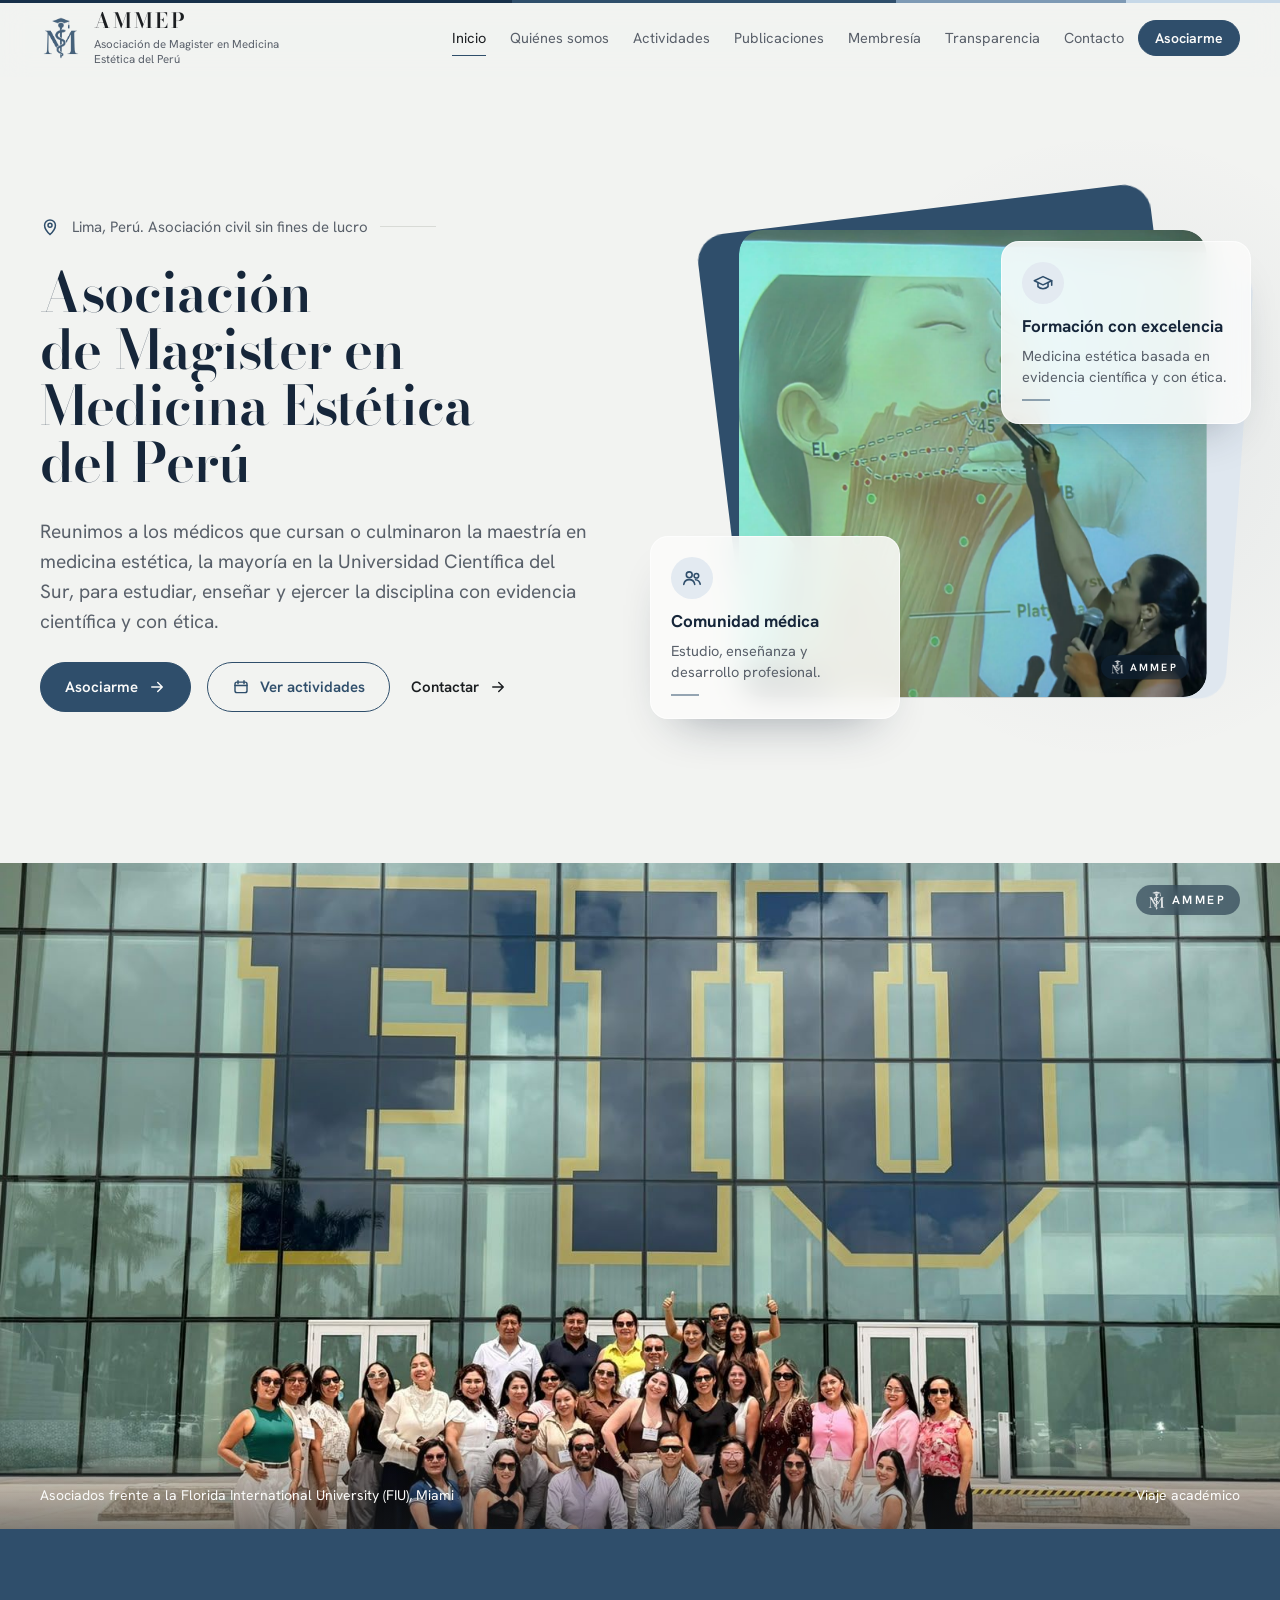
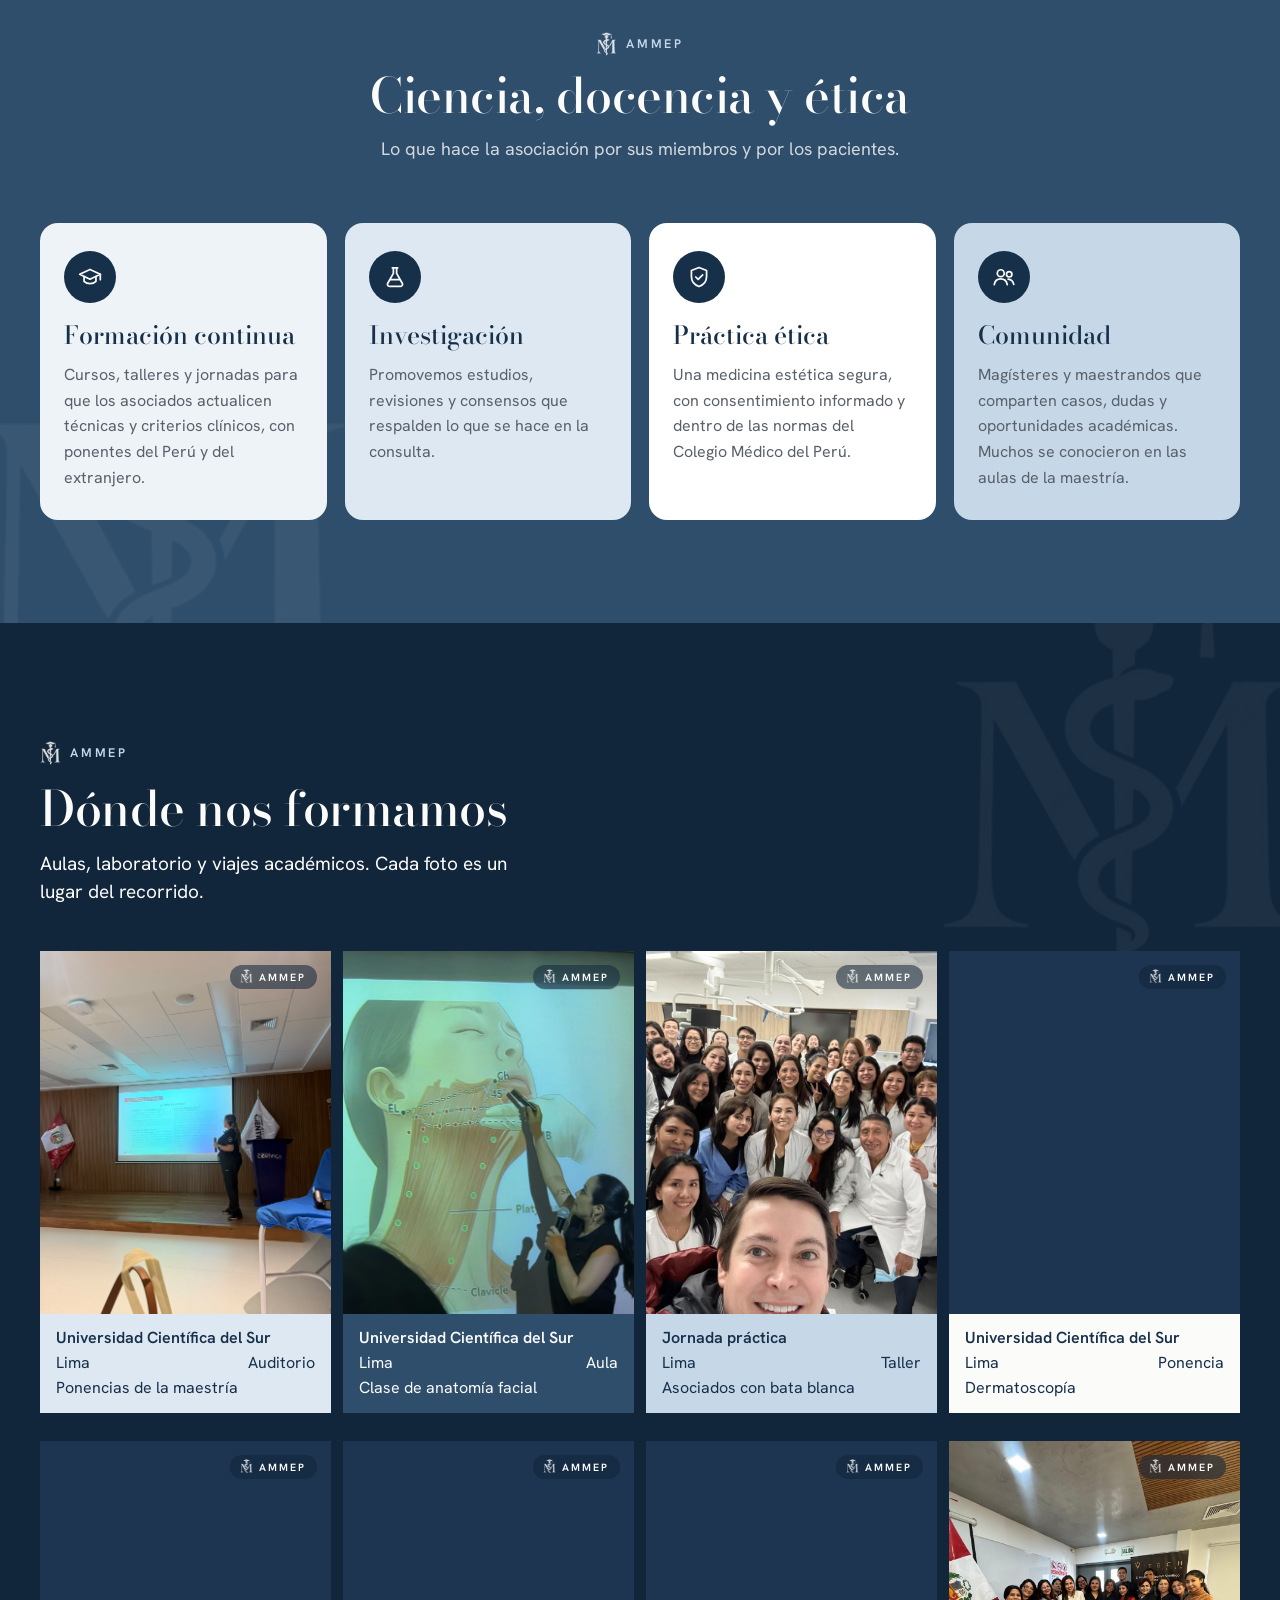
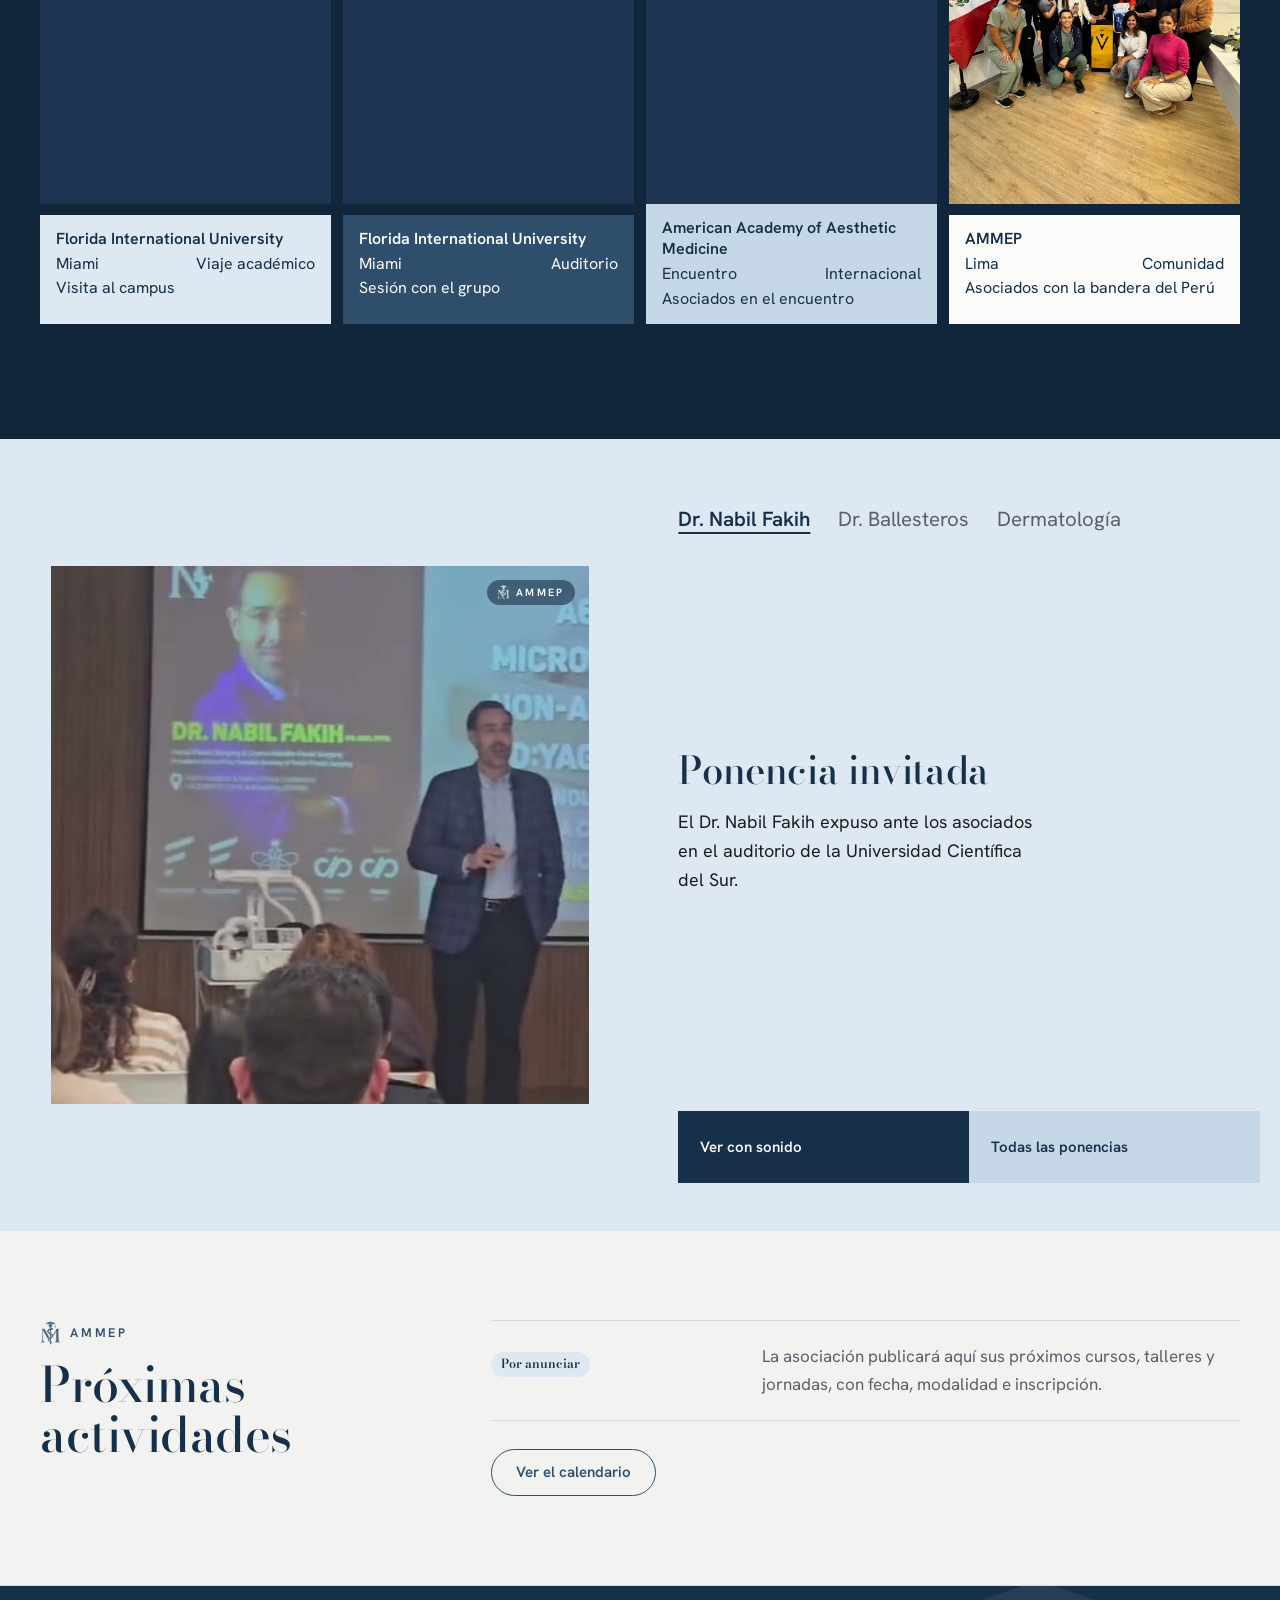
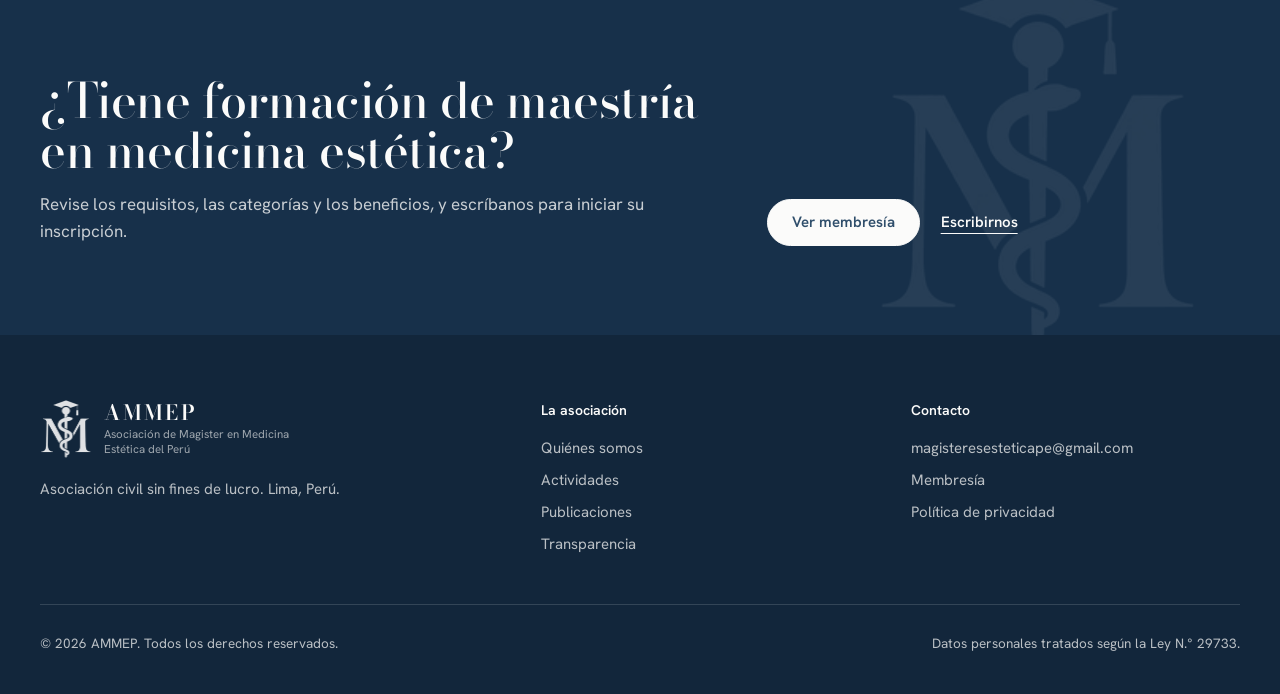
==== commit cd02fb37: "Identidad de marca: azules del emblema y sello AMMEP en fotos Co-Authored-By: Claude Opus 5.5 <norep" ====
--- a/index.html
+++ b/index.html
@@ -83,20 +83,19 @@
   <img src="assets/fotos/fiu-fachada.jpg" alt="Asociados de AMMEP frente al edificio de la Florida International University" fetchpriority="high">
   <figcaption><div class="contenedor"><span>Asociados frente a la Florida International University (FIU), Miami</span><span>Viaje académico</span></div></figcaption>
 </figure>
-<section class="bloque" id="que-hacemos">
+<section class="servicios" id="que-hacemos">
   <div class="contenedor">
-    <div class="cabeza">
+    <div class="cabeza-servicios" data-entra>
+      <p class="antetitulo">AMMEP</p>
       <h2>Ciencia, docencia y ética</h2>
-      <p class="chico">Lo que hace la asociación por sus miembros y por los pacientes.</p>
+      <p>Lo que hace la asociación por sus miembros y por los pacientes.</p>
     </div>
-    <div class="cuerpo">
-      <ul class="filas">
-        <li><h3>Formación continua</h3><p>Cursos, talleres y jornadas para que los asociados actualicen técnicas y criterios clínicos, con ponentes del Perú y del extranjero.</p></li>
-        <li><h3>Investigación</h3><p>Promovemos estudios, revisiones y consensos que respalden lo que se hace en la consulta.</p></li>
-        <li><h3>Práctica ética</h3><p>Una medicina estética segura, con consentimiento informado y dentro de las normas del Colegio Médico del Perú.</p></li>
-        <li><h3>Comunidad</h3><p>Magísteres y maestrandos que comparten casos, dudas y oportunidades académicas. Muchos se conocieron en las aulas de la maestría, y siguen aprendiendo juntos.</p></li>
-      </ul>
-    </div>
+    <ul class="tarjetas-servicio">
+      <li data-entra style="--i:0"><span class="icono"><svg viewBox="0 0 24 24" aria-hidden="true"><path d="M2.5 9.5 12 5l9.5 4.5L12 14z"/><path d="M6.5 11.6V16c1.4 1.4 3.4 2.2 5.5 2.2s4.1-.8 5.5-2.2v-4.4"/><path d="M21.5 9.5v5"/></svg></span><h3>Formación continua</h3><p>Cursos, talleres y jornadas para que los asociados actualicen técnicas y criterios clínicos, con ponentes del Perú y del extranjero.</p></li>
+      <li data-entra style="--i:1"><span class="icono"><svg viewBox="0 0 24 24" aria-hidden="true"><path d="M9.5 3.5h5M10.5 3.5v5.2L5.2 18a1.8 1.8 0 0 0 1.6 2.6h10.4a1.8 1.8 0 0 0 1.6-2.6l-5.3-9.3V3.5"/><path d="M7.6 14.5h8.8"/></svg></span><h3>Investigación</h3><p>Promovemos estudios, revisiones y consensos que respalden lo que se hace en la consulta.</p></li>
+      <li data-entra style="--i:2"><span class="icono"><svg viewBox="0 0 24 24" aria-hidden="true"><path d="M12 3.2 5 6v5.6c0 4.3 3 7.8 7 9.2 4-1.4 7-4.9 7-9.2V6z"/><path d="m9 12 2.2 2.2L15.4 10"/></svg></span><h3>Práctica ética</h3><p>Una medicina estética segura, con consentimiento informado y dentro de las normas del Colegio Médico del Perú.</p></li>
+      <li data-entra style="--i:3"><span class="icono"><svg viewBox="0 0 24 24" aria-hidden="true"><circle cx="9" cy="8.5" r="3.2"/><path d="M3 19c.6-3.2 3.1-5.2 6-5.2s5.4 2 6 5.2"/><circle cx="16.8" cy="9.5" r="2.5"/><path d="M15.8 14c2.6.2 4.6 2 5.2 4.8"/></svg></span><h3>Comunidad</h3><p>Magísteres y maestrandos que comparten casos, dudas y oportunidades académicas. Muchos se conocieron en las aulas de la maestría.</p></li>
+    </ul>
   </div>
 </section>
 <section class="lugares" id="lugares">
--- a/assets/estilos.css
+++ b/assets/estilos.css
@@ -484,3 +484,105 @@
 
 /* el enlace "texto" no debe heredar la grilla del bloque de texto de la portada */
 .portada .acciones .boton.texto { display: inline-flex; gap: 10px; }
+
+/* ---------- Identidad de marca: azul del emblema y su familia, sello AMMEP en fotos y títulos ---------- */
+:root {
+  --tinta: #17304a;
+  --noche: #12263b;
+  --cielo: #dde8f2;
+  --cielo-2: #c6d8e8;
+  --acero: #7d99b4;
+  --hielo: #eef3f8;
+}
+h1, h2 { color: var(--tinta); }
+.filas h3 { color: var(--marino); }
+.estado { background: var(--cielo); color: var(--tinta); }
+.bloque.tinte { background: var(--hielo); }
+::selection { background: var(--cielo-2); color: var(--tinta); }
+
+/* franja de marca sobre el menú */
+.cabecera::before { content: ""; position: absolute; left: 0; right: 0; top: 0; height: 3px; background: linear-gradient(90deg, var(--tinta) 0 40%, var(--marino) 40% 70%, var(--acero) 70% 88%, var(--cielo-2) 88%); }
+
+/* antetítulo con el emblema: se repite en cada sección */
+.antetitulo, .bloque .cabeza::before, .lugares > .contenedor::before {
+  display: inline-flex; align-items: center; min-height: 26px; padding-left: 30px;
+  font: 600 12.5px/1 var(--texto); letter-spacing: .22em; text-transform: uppercase; color: var(--marino);
+  background: url("logo.png") left center / auto 24px no-repeat;
+}
+.bloque .cabeza::before { content: "AMMEP"; justify-self: start; }
+.antetitulo { margin: 0; }
+
+/* encabezado de páginas internas en azul, con el emblema de fondo */
+.titulo-pagina { position: relative; overflow: hidden; background: var(--tinta); color: var(--hueso); border-bottom: 0; isolation: isolate; }
+.titulo-pagina::after { content: ""; position: absolute; z-index: -1; right: -4%; top: 50%; width: min(46vw, 560px); aspect-ratio: 1; transform: translateY(-50%); background: url("logo-blanco.png") center / contain no-repeat; opacity: .07; }
+.titulo-pagina h1 { color: var(--hueso); }
+.titulo-pagina .lead { color: rgba(251, 251, 250, .8); }
+.titulo-pagina .ruta { color: rgba(251, 251, 250, .7); }
+.titulo-pagina .ruta a:hover { color: var(--hueso); }
+.titulo-pagina .indice a { color: rgba(251, 251, 250, .82); border-bottom-color: rgba(251, 251, 250, .18); }
+.titulo-pagina .indice a span:last-child { color: var(--cielo-2); }
+.titulo-pagina .indice a:hover { color: var(--hueso); }
+
+/* sello AMMEP en la esquina de las fotos y videos */
+.foto-v3::after, .banda-foto::after, .ficha-foto .imagen::after, .placa::after, .foto-bloque::after, .galeria .foto::after, .video:not(.sensible)::after {
+  content: "AMMEP"; position: absolute; z-index: 2; top: 14px; right: 14px; pointer-events: none;
+  padding: 7px 11px 7px 29px; border-radius: 99px;
+  font: 600 10.5px/1 var(--texto); letter-spacing: .2em; color: #fff;
+  background: url("logo-blanco.png") 10px 50% / auto 15px no-repeat, rgba(18, 38, 59, .55);
+  backdrop-filter: blur(8px); -webkit-backdrop-filter: blur(8px);
+}
+.ficha-foto .imagen, .foto-bloque { position: relative; }
+.banda-foto::after { top: 22px; right: max(20px, calc((100vw - var(--ancho)) / 2 + 20px)); padding: 9px 14px 9px 36px; font-size: 12px; background-size: auto 19px, auto; background-position: 12px 50%, 0 0; }
+.foto-v3::after { top: auto; bottom: 18px; right: 18px; }
+
+/* Ciencia, docencia y ética: franja azul con tarjetas */
+.servicios { position: relative; overflow: hidden; isolation: isolate; background: var(--marino); color: var(--hueso); padding-block: clamp(64px, 8vw, 112px); }
+.servicios::after { content: ""; position: absolute; z-index: -1; left: -6%; bottom: -18%; width: min(40vw, 480px); aspect-ratio: 1; background: url("logo-blanco.png") center / contain no-repeat; opacity: .06; }
+.cabeza-servicios { display: grid; gap: 14px; justify-items: center; text-align: center; margin-bottom: clamp(36px, 5vw, 60px); }
+.cabeza-servicios h2 { color: var(--hueso); }
+.cabeza-servicios p:not(.antetitulo) { color: rgba(251, 251, 250, .8); font-size: 18px; }
+.servicios .antetitulo { color: var(--cielo-2); background-image: url("logo-blanco.png"); }
+.tarjetas-servicio { list-style: none; margin: 0; padding: 0; display: grid; grid-template-columns: repeat(4, minmax(0, 1fr)); gap: 18px; }
+.tarjetas-servicio li { display: grid; align-content: start; gap: 12px; padding: 28px 24px 30px; border-radius: 18px; background: var(--hielo); color: var(--grafito); }
+.tarjetas-servicio li:nth-child(2) { background: var(--cielo); }
+.tarjetas-servicio li:nth-child(3) { background: #fff; }
+.tarjetas-servicio li:nth-child(4) { background: var(--cielo-2); }
+.tarjetas-servicio .icono { width: 52px; height: 52px; border-radius: 50%; background: var(--tinta); display: grid; place-items: center; margin-bottom: 6px; }
+.tarjetas-servicio .icono svg { width: 26px; height: 26px; fill: none; stroke: var(--hueso); stroke-width: 1.6; stroke-linecap: round; stroke-linejoin: round; }
+.tarjetas-servicio h3 { font: 500 25px/1.15 var(--display); color: var(--tinta); }
+.tarjetas-servicio p { color: var(--pizarra); font-size: 16px; }
+
+/* Dónde nos formamos: azul noche y fichas en la familia del azul */
+.lugares { background: var(--noche); position: relative; overflow: hidden; isolation: isolate; }
+.lugares::after { content: ""; position: absolute; z-index: -1; right: -5%; top: -6%; width: min(36vw, 440px); aspect-ratio: 1; background: url("logo-blanco.png") center / contain no-repeat; opacity: .05; }
+.lugares > .contenedor::before { content: "AMMEP"; color: var(--cielo-2); background-image: url("logo-blanco.png"); margin-bottom: 18px; }
+.ficha-foto .imagen { background: #1d3550; }
+.ficha-foto:nth-child(4n+1) figcaption { background: var(--cielo); color: var(--tinta); }
+.ficha-foto:nth-child(4n+2) figcaption { background: var(--marino); color: var(--hueso); }
+.ficha-foto:nth-child(4n+3) figcaption { background: var(--cielo-2); color: var(--tinta); }
+.ficha-foto:nth-child(4n+4) figcaption { background: var(--hueso); color: var(--tinta); }
+
+/* Docentes: celeste de la marca */
+.placa-campo { background: var(--cielo); }
+.placa { background: var(--tinta); }
+.celdas > :first-child { background: var(--tinta); }
+.celdas > :last-child { background: var(--cielo-2); color: var(--tinta); }
+.pestanas button[aria-selected="true"] { color: var(--tinta); }
+
+/* Llamado y pie con el emblema grande */
+.llamado { position: relative; overflow: hidden; isolation: isolate; background: var(--tinta); }
+.llamado::after { content: ""; position: absolute; z-index: -1; right: 4%; top: 50%; width: min(34vw, 380px); aspect-ratio: 1; transform: translateY(-50%); background: url("logo-blanco.png") center / contain no-repeat; opacity: .08; }
+.pie { background: var(--noche); }
+.pie .marca img { width: 52px; height: 60px; }
+
+@media (max-width: 960px) {
+  .tarjetas-servicio { grid-template-columns: repeat(2, minmax(0, 1fr)); }
+}
+@media (max-width: 680px) {
+  .tarjetas-servicio { grid-template-columns: minmax(0, 1fr); gap: 12px; }
+  .tarjetas-servicio li { padding: 22px 20px 24px; }
+  .foto-v3::after, .ficha-foto .imagen::after, .placa::after, .foto-bloque::after, .galeria .foto::after, .video:not(.sensible)::after { top: 10px; right: 10px; padding: 6px 9px 6px 25px; font-size: 9.5px; background-size: auto 13px, auto; background-position: 8px 50%, 0 0; }
+  .foto-v3::after { top: auto; bottom: 12px; }
+  .banda-foto::after { top: 14px; right: 14px; padding: 7px 11px 7px 29px; font-size: 10.5px; background-size: auto 15px, auto; background-position: 10px 50%, 0 0; }
+  .llamado::after { width: 70vw; right: -24%; opacity: .06; }
+}
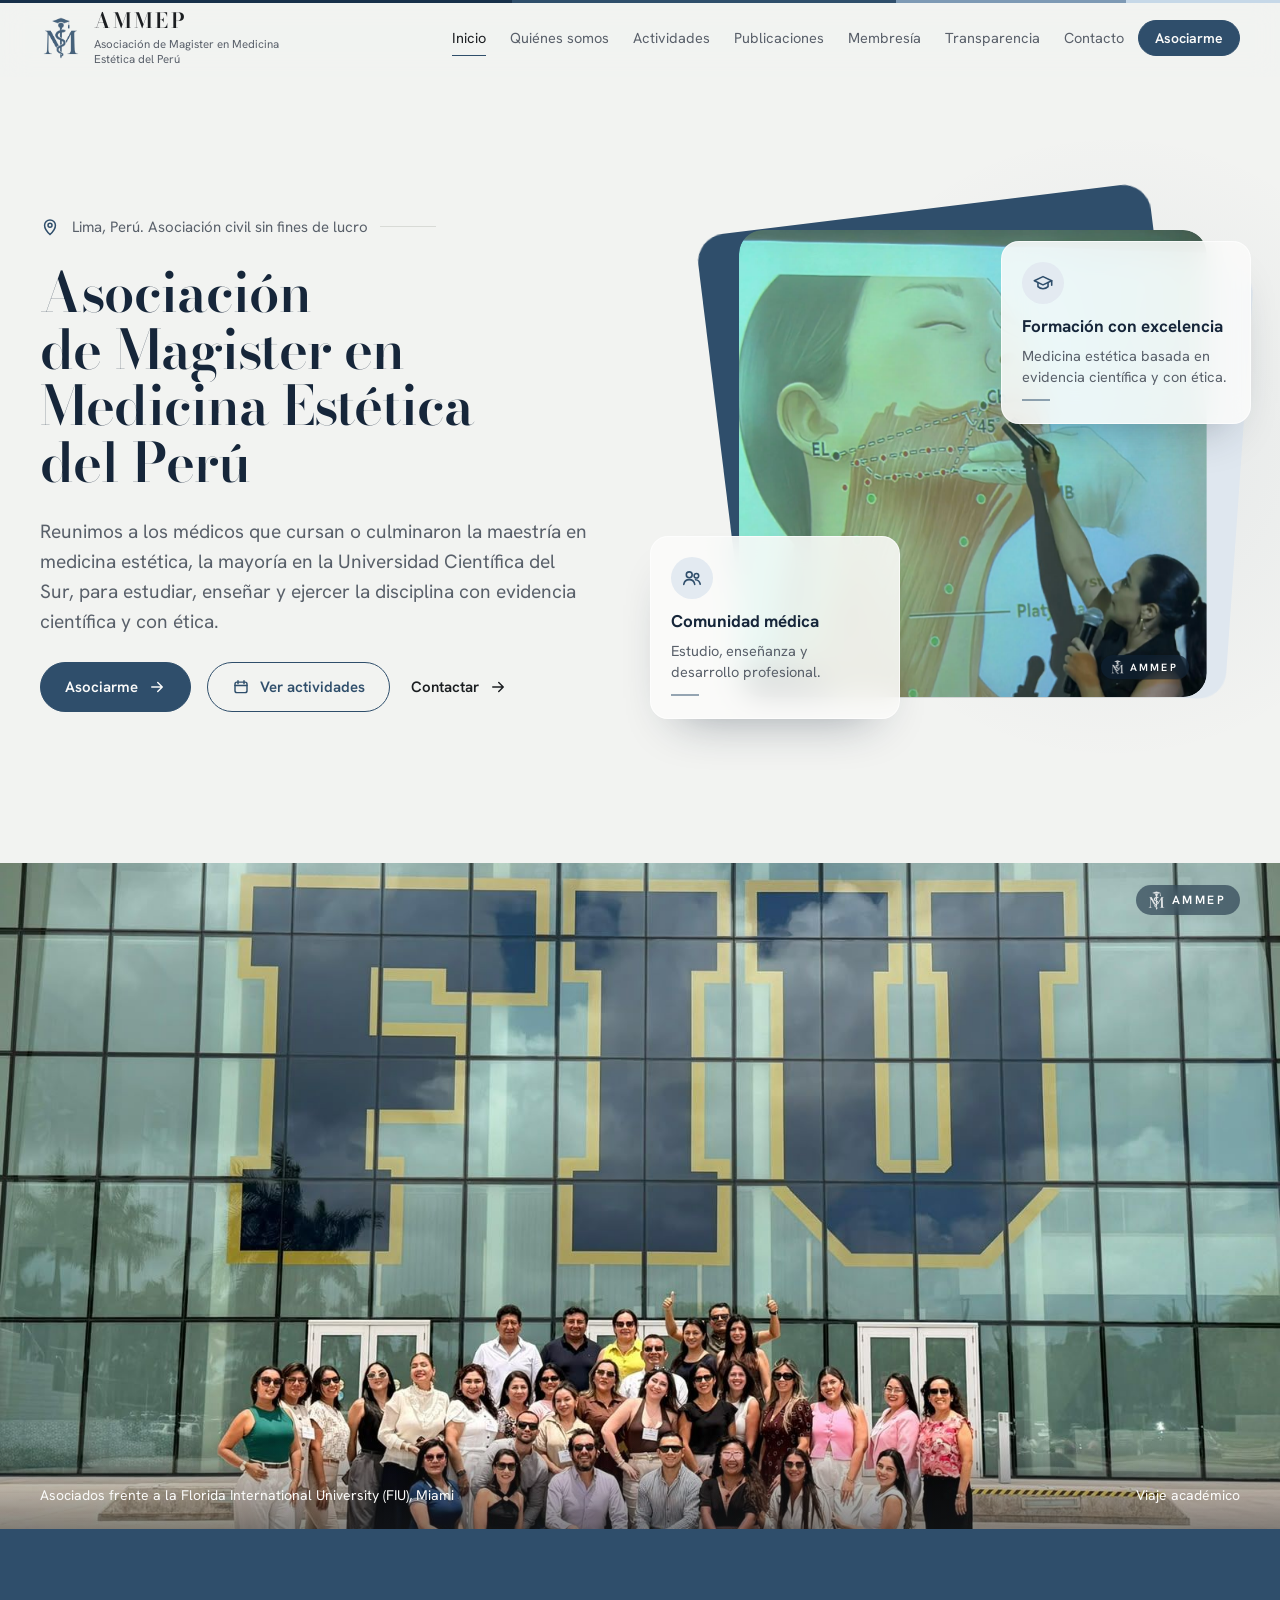
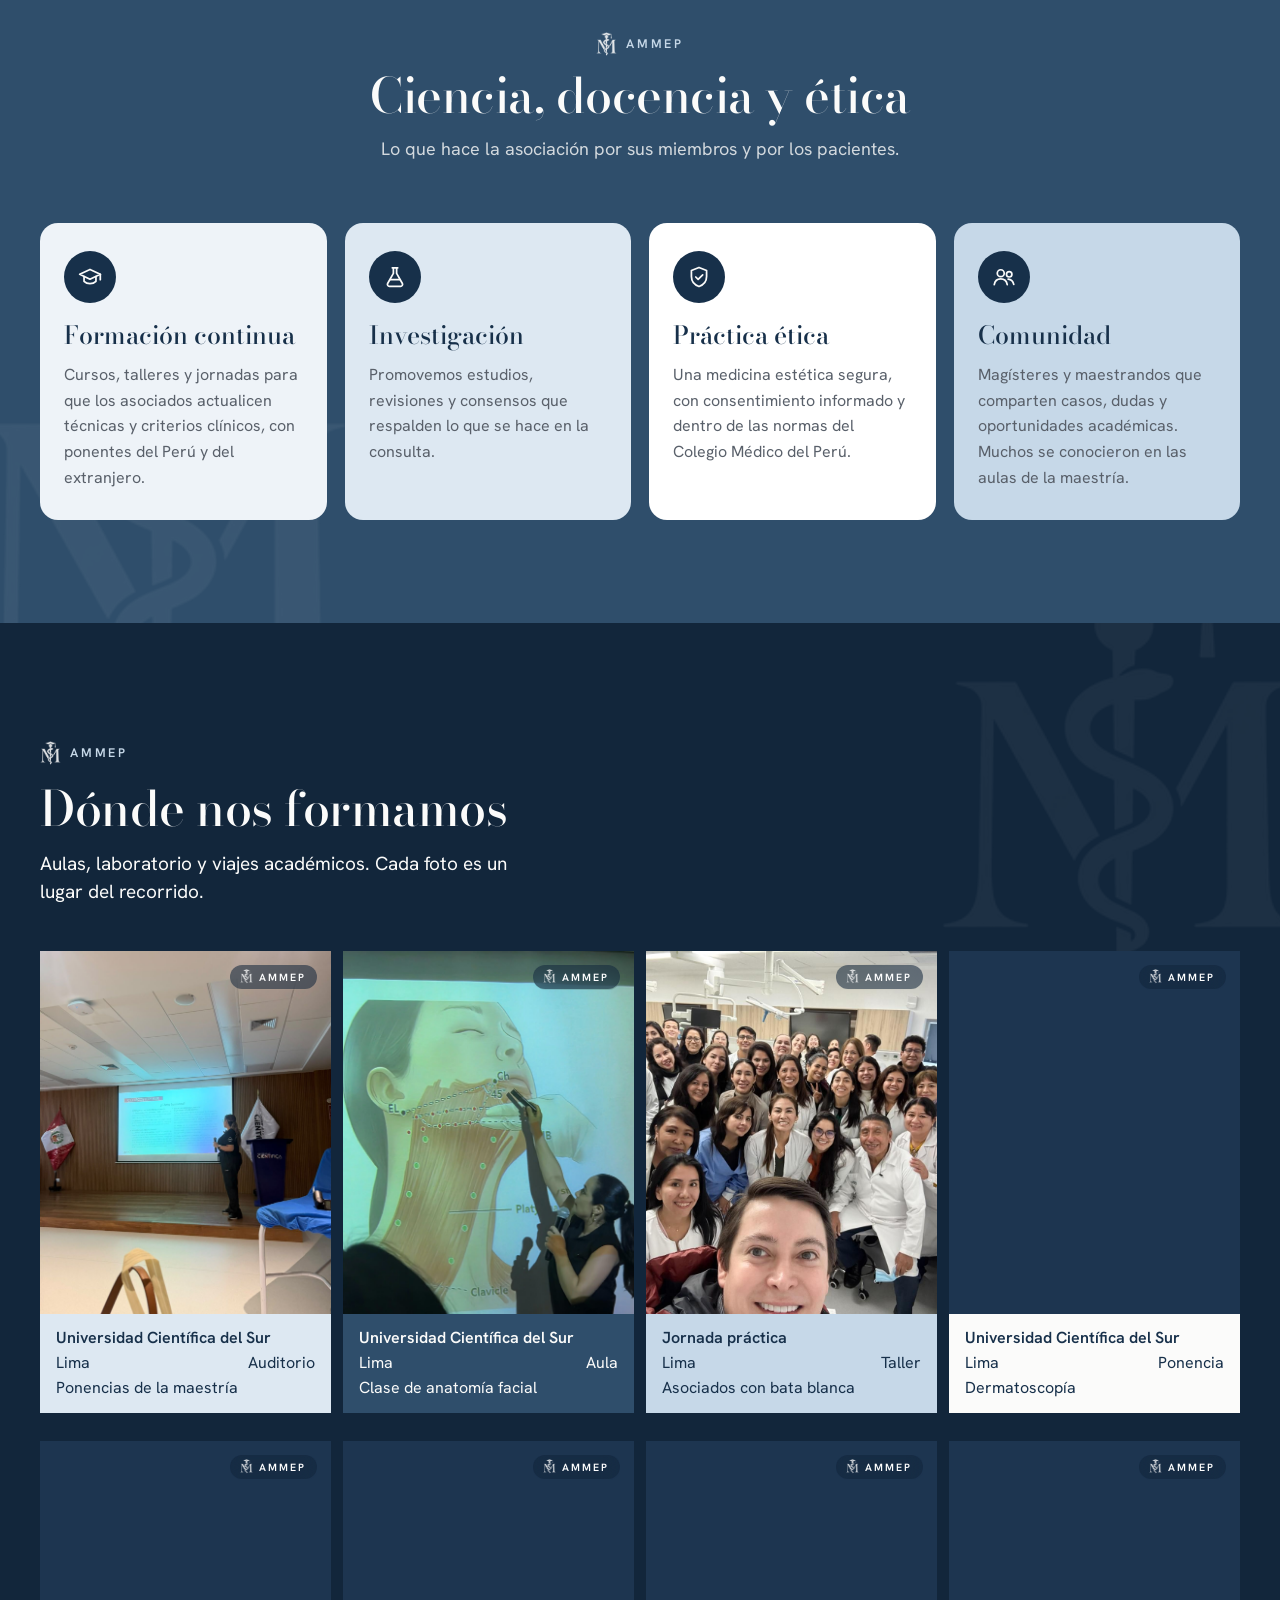
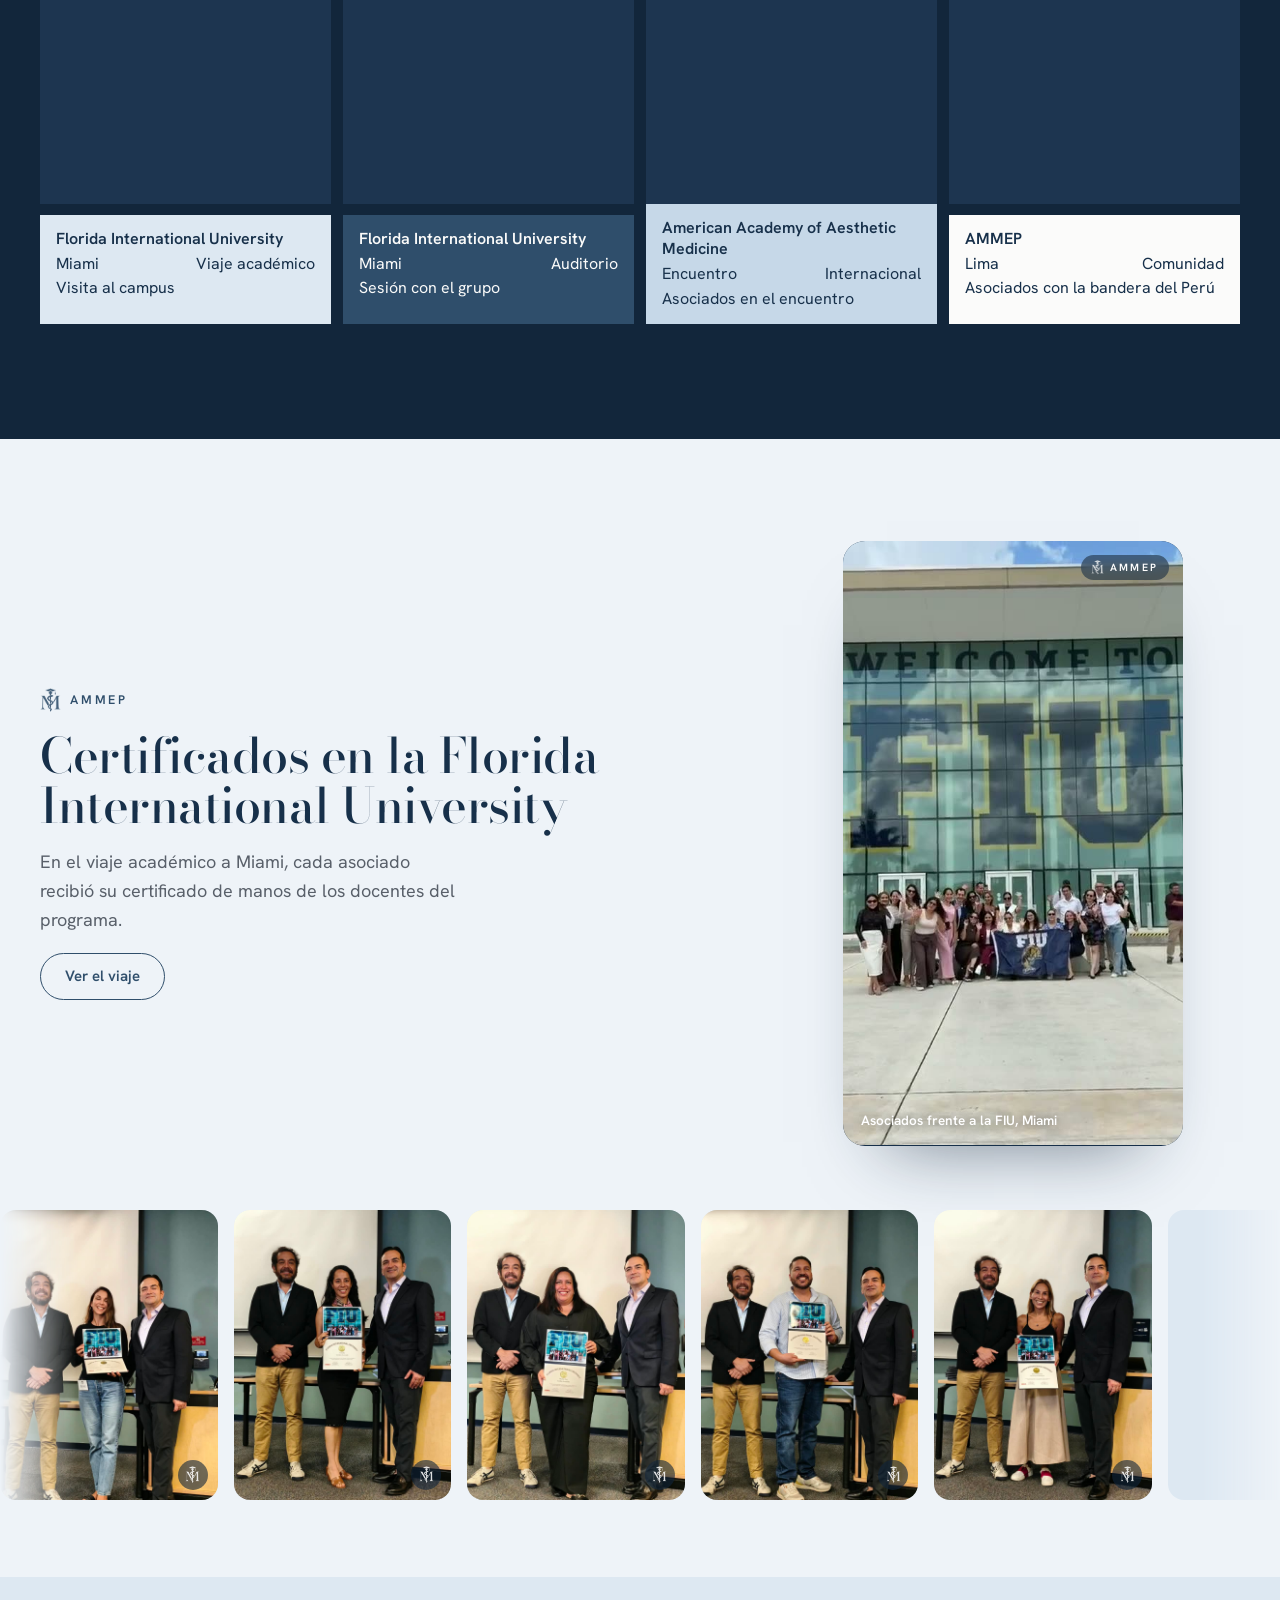
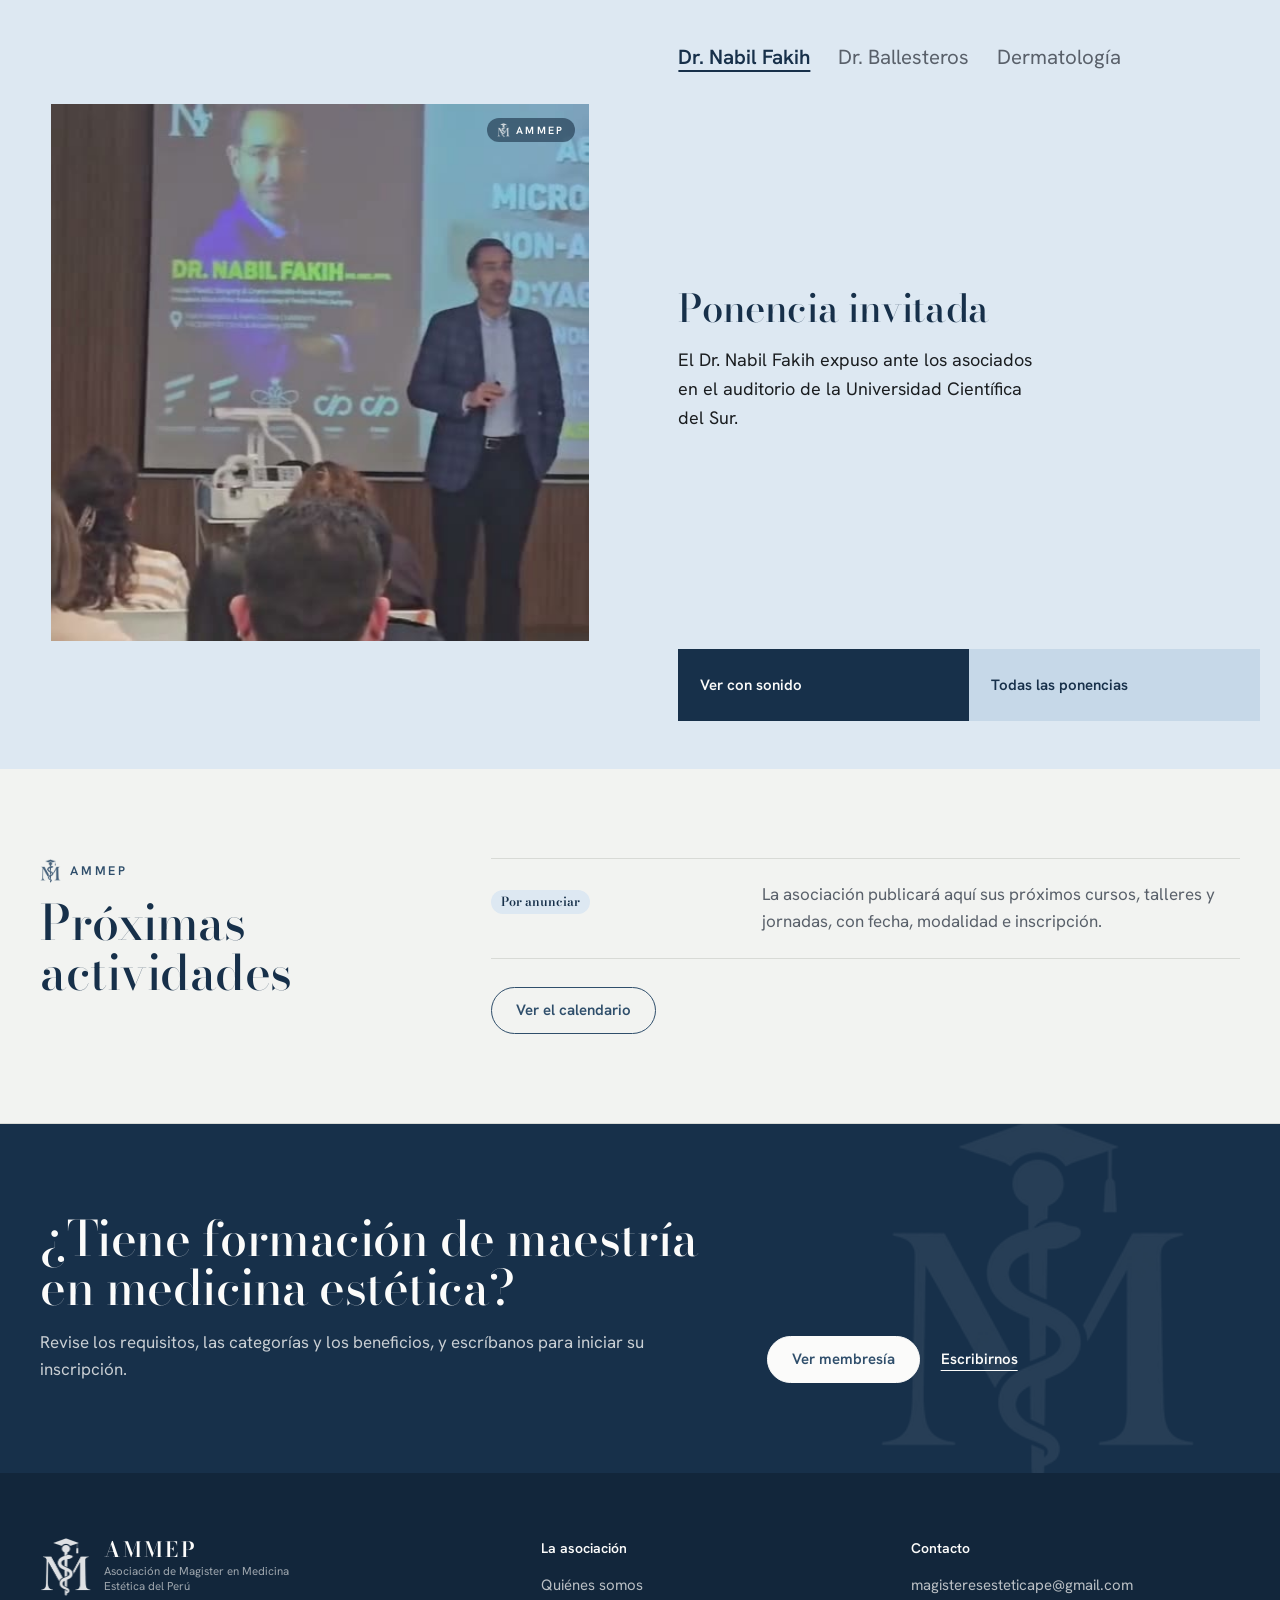
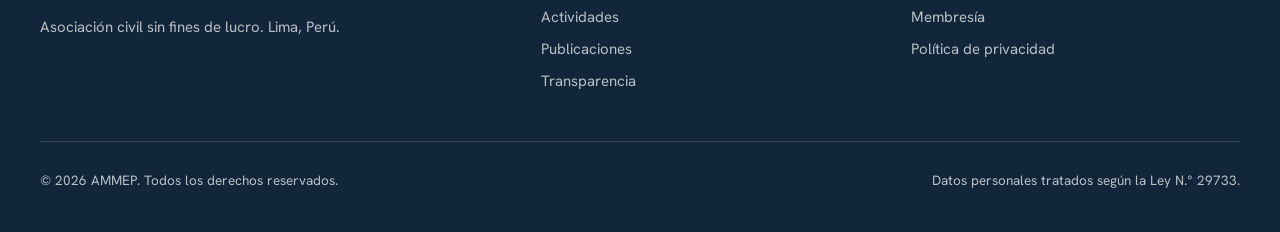
==== commit 9dd29d1d: "Cuarta tanda: certificados en la FIU y viaje académico Co-Authored-By: Claude Opus 5.5 <noreply@anth" ====
--- a/index.html
+++ b/index.html
@@ -114,6 +114,44 @@
     </div>
   </div>
 </section>
+<section class="certificacion" id="certificacion">
+  <div class="contenedor">
+    <div class="cert-texto" data-entra>
+      <p class="antetitulo">AMMEP</p>
+      <h2>Certificados en la Florida International University</h2>
+      <p>En el viaje académico a Miami, cada asociado recibió su certificado de manos de los docentes del programa.</p>
+      <a class="boton borde" href="actividades.html#realizadas">Ver el viaje</a>
+    </div>
+    <figure class="cert-video" data-entra style="--i:1">
+      <video data-ambiente muted loop playsinline preload="metadata" poster="assets/videos/fiu-saludo.jpg" aria-label="Asociados saludando frente al edificio de la FIU, sin sonido"><source src="assets/videos/fiu-saludo.mp4" type="video/mp4"></video>
+      <figcaption>Asociados frente a la FIU, Miami</figcaption>
+    </figure>
+  </div>
+  <div class="carrusel" aria-label="Entrega de certificados en la FIU">
+    <div class="pista">
+        <figure class="retrato"><img src="assets/fotos/certificado-1.jpg" alt="Asociado de AMMEP con su certificado, entre los docentes del programa" loading="lazy" decoding="async"></figure>
+        <figure class="retrato"><img src="assets/fotos/certificado-2.jpg" alt="Asociado de AMMEP con su certificado, entre los docentes del programa" loading="lazy" decoding="async"></figure>
+        <figure class="retrato"><img src="assets/fotos/certificado-3.jpg" alt="Asociado de AMMEP con su certificado, entre los docentes del programa" loading="lazy" decoding="async"></figure>
+        <figure class="retrato"><img src="assets/fotos/certificado-4.jpg" alt="Asociado de AMMEP con su certificado, entre los docentes del programa" loading="lazy" decoding="async"></figure>
+        <figure class="retrato"><img src="assets/fotos/certificado-5.jpg" alt="Asociado de AMMEP con su certificado, entre los docentes del programa" loading="lazy" decoding="async"></figure>
+        <figure class="retrato"><img src="assets/fotos/certificado-6.jpg" alt="Asociado de AMMEP con su certificado, entre los docentes del programa" loading="lazy" decoding="async"></figure>
+        <figure class="retrato"><img src="assets/fotos/certificado-7.jpg" alt="Asociado de AMMEP con su certificado, entre los docentes del programa" loading="lazy" decoding="async"></figure>
+        <figure class="retrato"><img src="assets/fotos/certificado-8.jpg" alt="Asociado de AMMEP con su certificado, entre los docentes del programa" loading="lazy" decoding="async"></figure>
+        <figure class="retrato"><img src="assets/fotos/certificado-9.jpg" alt="Asociado de AMMEP con su certificado, entre los docentes del programa" loading="lazy" decoding="async"></figure>
+        <figure class="retrato"><img src="assets/fotos/certificado-10.jpg" alt="Asociado de AMMEP con su certificado, entre los docentes del programa" loading="lazy" decoding="async"></figure>
+        <figure class="retrato" aria-hidden="true"><img src="assets/fotos/certificado-1.jpg" alt="" loading="lazy" decoding="async"></figure>
+        <figure class="retrato" aria-hidden="true"><img src="assets/fotos/certificado-2.jpg" alt="" loading="lazy" decoding="async"></figure>
+        <figure class="retrato" aria-hidden="true"><img src="assets/fotos/certificado-3.jpg" alt="" loading="lazy" decoding="async"></figure>
+        <figure class="retrato" aria-hidden="true"><img src="assets/fotos/certificado-4.jpg" alt="" loading="lazy" decoding="async"></figure>
+        <figure class="retrato" aria-hidden="true"><img src="assets/fotos/certificado-5.jpg" alt="" loading="lazy" decoding="async"></figure>
+        <figure class="retrato" aria-hidden="true"><img src="assets/fotos/certificado-6.jpg" alt="" loading="lazy" decoding="async"></figure>
+        <figure class="retrato" aria-hidden="true"><img src="assets/fotos/certificado-7.jpg" alt="" loading="lazy" decoding="async"></figure>
+        <figure class="retrato" aria-hidden="true"><img src="assets/fotos/certificado-8.jpg" alt="" loading="lazy" decoding="async"></figure>
+        <figure class="retrato" aria-hidden="true"><img src="assets/fotos/certificado-9.jpg" alt="" loading="lazy" decoding="async"></figure>
+        <figure class="retrato" aria-hidden="true"><img src="assets/fotos/certificado-10.jpg" alt="" loading="lazy" decoding="async"></figure>
+    </div>
+  </div>
+</section>
 <section class="placa-campo" id="docentes">
   <div class="lado-placa">
     <div class="placa" data-entra>
--- a/assets/estilos.css
+++ b/assets/estilos.css
@@ -284,7 +284,7 @@
 
 /* Videos */
 .cuerpo > h3 { font-family: var(--display); font-size: 28px; font-weight: 500; margin-top: 12px; }
-.videos { display: grid; grid-template-columns: repeat(auto-fit, minmax(150px, 1fr)); gap: 16px; }
+.videos { display: grid; grid-template-columns: repeat(auto-fill, minmax(150px, 1fr)); gap: 16px; }
 @media (max-width: 680px) { .videos { grid-template-columns: repeat(2, minmax(0, 1fr)); gap: 12px; } }
 .video { margin: 0; display: grid; gap: 10px; position: relative; }
 .video video { width: 100%; aspect-ratio: 9 / 16; object-fit: cover; background: var(--grafito); border: 1px solid var(--linea); display: block; }
@@ -586,3 +586,44 @@
   .banda-foto::after { top: 14px; right: 14px; padding: 7px 11px 7px 29px; font-size: 10.5px; background-size: auto 15px, auto; background-position: 10px 50%, 0 0; }
   .llamado::after { width: 70vw; right: -24%; opacity: .06; }
 }
+
+/* ---------- Certificados en la FIU (inicio) y viaje (actividades) ---------- */
+.certificacion { background: var(--hielo); padding-block: clamp(64px, 8vw, 112px) clamp(48px, 6vw, 80px); overflow: hidden; }
+.certificacion > .contenedor { display: grid; grid-template-columns: minmax(0, 1.2fr) minmax(0, .8fr); gap: 32px clamp(32px, 5vw, 80px); align-items: center; }
+.cert-texto { display: grid; gap: 18px; justify-items: start; }
+.cert-texto p:not(.antetitulo) { font-size: 18px; color: var(--pizarra); max-width: 42ch; }
+.cert-video { margin: 0; position: relative; width: 100%; max-width: 340px; justify-self: center; border-radius: 22px; overflow: hidden; box-shadow: 0 40px 70px -44px rgba(18, 38, 59, .6); background: var(--tinta); }
+.cert-video video { width: 100%; aspect-ratio: 9 / 16; object-fit: cover; display: block; }
+.cert-video figcaption { position: absolute; left: 18px; bottom: 14px; font-size: 13.5px; font-weight: 600; color: #fff; text-shadow: 0 1px 10px rgba(0, 0, 0, .5); }
+.cert-video::after { content: "AMMEP"; position: absolute; z-index: 2; top: 14px; right: 14px; pointer-events: none; padding: 7px 11px 7px 29px; border-radius: 99px; font: 600 10.5px/1 var(--texto); letter-spacing: .2em; color: #fff; background: url("logo-blanco.png") 10px 50% / auto 15px no-repeat, rgba(18, 38, 59, .55); backdrop-filter: blur(8px); -webkit-backdrop-filter: blur(8px); }
+
+.carrusel { margin-top: clamp(40px, 5vw, 64px); overflow: hidden; -webkit-mask-image: linear-gradient(90deg, transparent, #000 6%, #000 94%, transparent); mask-image: linear-gradient(90deg, transparent, #000 6%, #000 94%, transparent); }
+.pista { display: flex; gap: 16px; width: max-content; }
+.retrato { margin: 0; position: relative; width: clamp(180px, 17vw, 240px); aspect-ratio: 3 / 4; border-radius: 16px; overflow: hidden; background: var(--cielo); flex: none; }
+.retrato img { width: 100%; height: 100%; object-fit: cover; object-position: center 40%; }
+.retrato::after { content: ""; position: absolute; right: 10px; bottom: 10px; width: 30px; height: 30px; border-radius: 50%; background: url("logo-blanco.png") center / auto 17px no-repeat, rgba(18, 38, 59, .6); }
+@media (prefers-reduced-motion: no-preference) {
+  .pista { animation: desfile 60s linear infinite; }
+  .carrusel:hover .pista { animation-play-state: paused; }
+}
+@media (prefers-reduced-motion: reduce) {
+  .carrusel { overflow-x: auto; }
+  .pista .retrato[aria-hidden] { display: none; }
+}
+@keyframes desfile { to { transform: translateX(calc(-50% - 8px)); } }
+
+.cuerpo > h3.sub-galeria { margin-top: 20px; }
+.galeria.galeria-viaje .foto:nth-child(n) { grid-column: span 4; aspect-ratio: 4 / 3; }
+.galeria.galeria-viaje .foto:nth-child(2), .galeria.galeria-viaje .foto:nth-child(4) { aspect-ratio: 4 / 3; }
+
+@media (max-width: 960px) {
+  .certificacion > .contenedor { grid-template-columns: minmax(0, 1fr); }
+  .galeria.galeria-viaje .foto:nth-child(n) { grid-column: span 6; }
+}
+@media (max-width: 680px) {
+  .retrato { width: 150px; border-radius: 12px; }
+  .pista { gap: 10px; }
+  @keyframes desfile { to { transform: translateX(calc(-50% - 5px)); } }
+  .galeria.galeria-viaje .foto:nth-child(n) { grid-column: span 12; }
+  .cert-video { max-width: 280px; }
+}
